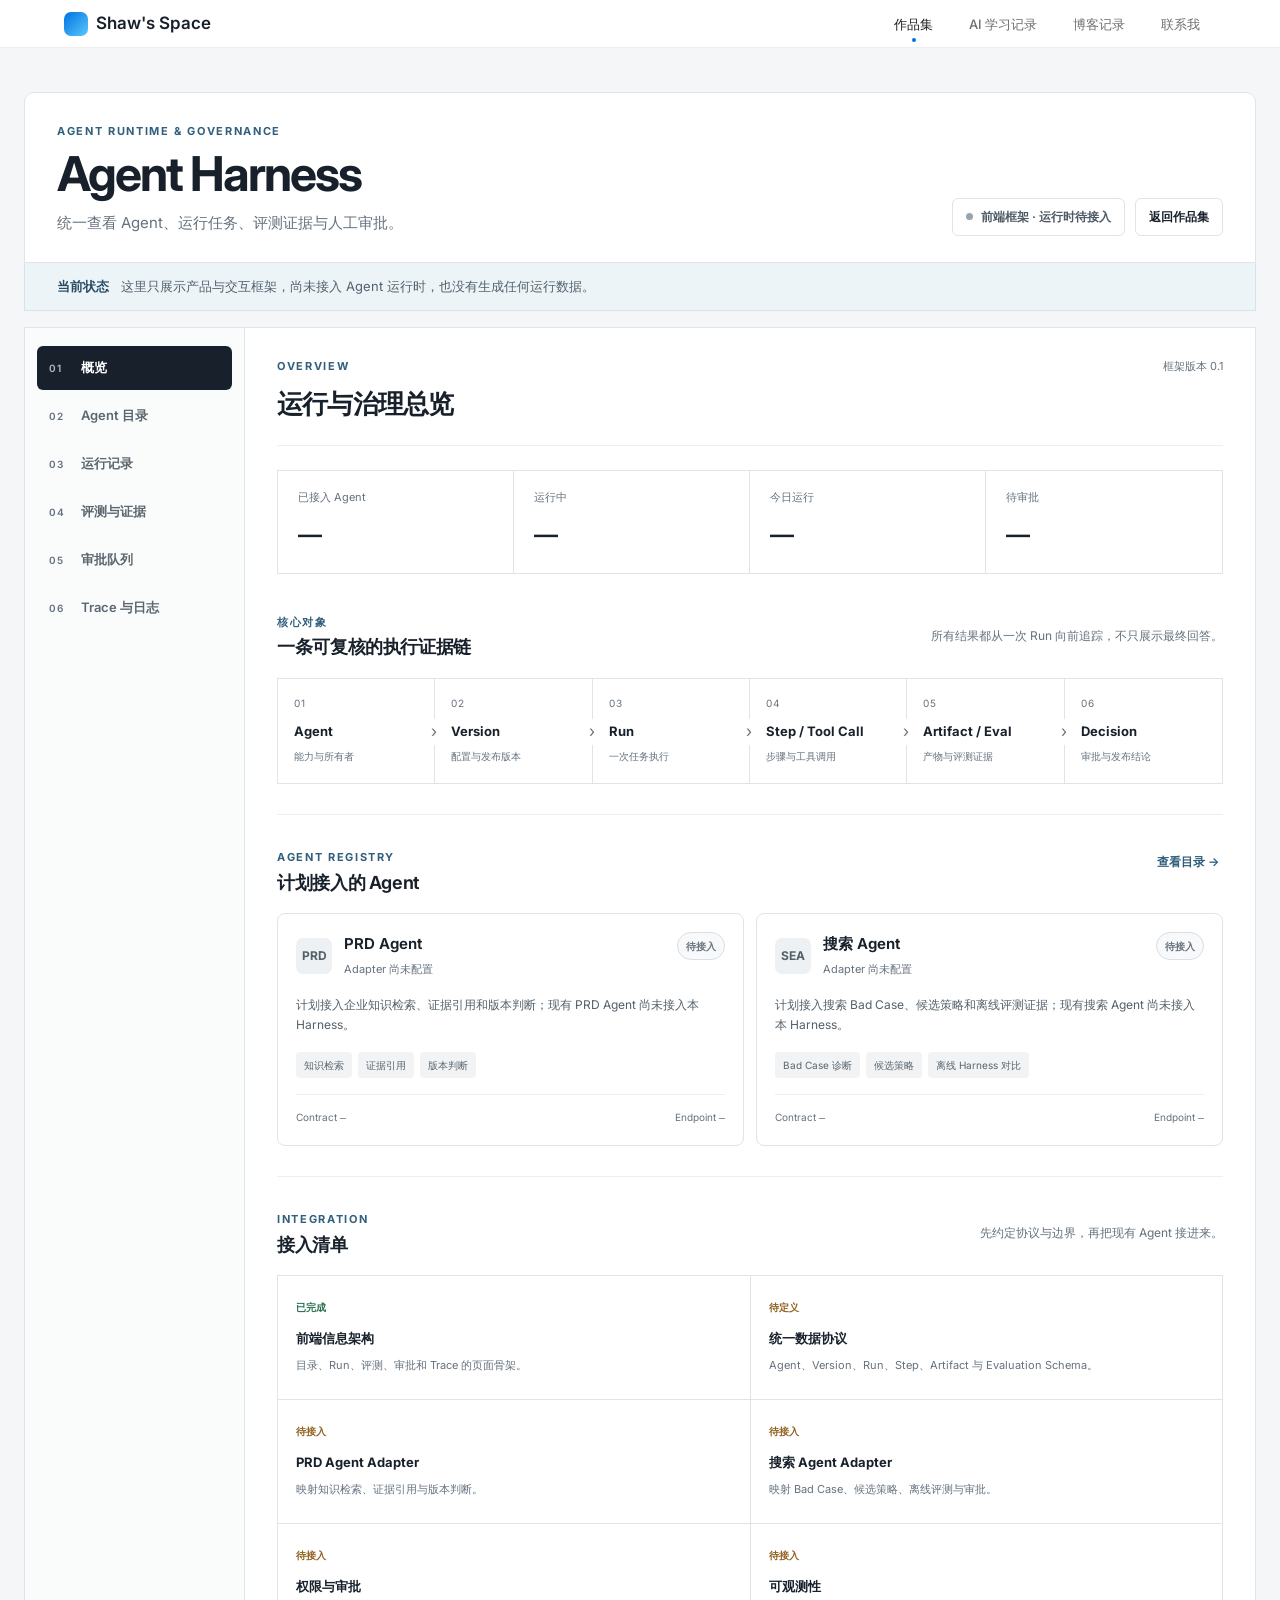
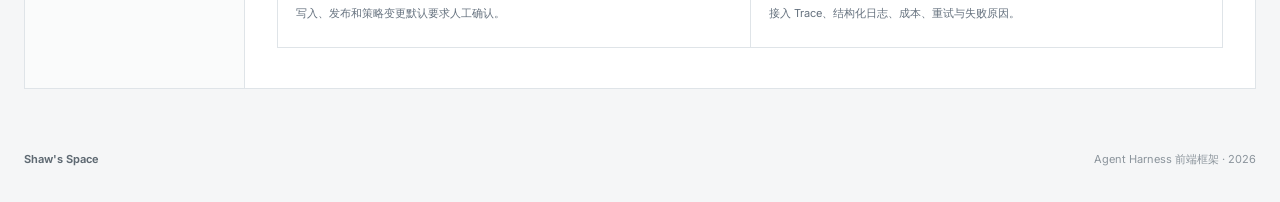
==== agent-harness.html @ cd3a6d44 "Add Agent Harness portfolio frontend" ====
<!DOCTYPE html>
<html lang="zh-CN">
<head>
    <meta charset="UTF-8">
    <meta name="viewport" content="width=device-width, initial-scale=1.0">
    <meta name="description" content="Shaw 的 Agent Harness 前端框架：统一查看 Agent、运行任务、评测证据、人工审批与 Trace 日志。">
    <title>Agent Harness · Shaw's Space</title>
    <link rel="preconnect" href="https://fonts.googleapis.com">
    <link rel="preconnect" href="https://fonts.gstatic.com" crossorigin>
    <link href="https://fonts.googleapis.com/css2?family=Inter:wght@400;500;600;700&amp;display=swap" rel="stylesheet">
    <link rel="stylesheet" href="css/styles.css?v=20260829-harness-shell-v1">
    <link rel="stylesheet" href="css/agent-harness.css?v=20260829-harness-shell-v1">
</head>
<body class="agent-harness-page">
    <a class="harness-skip-link" href="#harnessContent">跳到主要内容</a>

    <nav class="navbar">
        <div class="nav-container">
            <a href="index.html" class="nav-logo">
                <span class="logo-mark"></span>
                <span class="logo-text">Shaw's Space</span>
            </a>
            <ul class="nav-links">
                <li><a href="index.html" class="nav-link active">作品集</a></li>
                <li><a href="ai-growth.html" class="nav-link">AI 学习记录</a></li>
                <li><a href="blog.html" class="nav-link">博客记录</a></li>
                <li><a href="contact.html" class="nav-link">联系我</a></li>
            </ul>
            <button class="nav-toggle" type="button" aria-label="打开菜单" aria-expanded="false">
                <span></span><span></span><span></span>
            </button>
        </div>
    </nav>

    <main class="harness-shell" id="harnessContent">
        <header class="harness-header">
            <div class="harness-heading">
                <p class="harness-eyebrow">Agent Runtime &amp; Governance</p>
                <h1>Agent Harness</h1>
                <p>统一查看 Agent、运行任务、评测证据与人工审批。</p>
            </div>
            <div class="harness-header-actions">
                <span class="harness-runtime-status"><i aria-hidden="true"></i>前端框架 · 运行时待接入</span>
                <a class="harness-back-link" href="index.html">返回作品集</a>
            </div>
        </header>

        <aside class="harness-reality-note" role="note">
            <strong>当前状态</strong>
            <span>这里只展示产品与交互框架，尚未接入 Agent 运行时，也没有生成任何运行数据。</span>
        </aside>

        <div class="harness-workspace">
            <nav class="harness-sidebar" aria-label="Agent Harness 功能" role="tablist">
                <button class="harness-nav-item is-active" id="tab-overview" type="button" role="tab" data-harness-tab="overview" aria-controls="panel-overview" aria-selected="true">
                    <span>01</span>概览
                </button>
                <button class="harness-nav-item" id="tab-registry" type="button" role="tab" data-harness-tab="registry" aria-controls="panel-registry" aria-selected="false">
                    <span>02</span>Agent 目录
                </button>
                <button class="harness-nav-item" id="tab-runs" type="button" role="tab" data-harness-tab="runs" aria-controls="panel-runs" aria-selected="false">
                    <span>03</span>运行记录
                </button>
                <button class="harness-nav-item" id="tab-evaluation" type="button" role="tab" data-harness-tab="evaluation" aria-controls="panel-evaluation" aria-selected="false">
                    <span>04</span>评测与证据
                </button>
                <button class="harness-nav-item" id="tab-approvals" type="button" role="tab" data-harness-tab="approvals" aria-controls="panel-approvals" aria-selected="false">
                    <span>05</span>审批队列
                </button>
                <button class="harness-nav-item" id="tab-traces" type="button" role="tab" data-harness-tab="traces" aria-controls="panel-traces" aria-selected="false">
                    <span>06</span>Trace 与日志
                </button>
            </nav>

            <div class="harness-panels">
                <section class="harness-panel is-active" id="panel-overview" role="tabpanel" data-harness-panel="overview" aria-labelledby="tab-overview">
                    <div class="harness-panel-heading">
                        <div>
                            <p>Overview</p>
                            <h2 id="overviewTitle" tabindex="-1">运行与治理总览</h2>
                        </div>
                        <span class="harness-updated">框架版本 0.1</span>
                    </div>

                    <dl class="harness-summary" aria-label="Harness 运行摘要">
                        <div><dt>已接入 Agent</dt><dd>—</dd></div>
                        <div><dt>运行中</dt><dd>—</dd></div>
                        <div><dt>今日运行</dt><dd>—</dd></div>
                        <div><dt>待审批</dt><dd>—</dd></div>
                    </dl>

                    <section class="harness-section" aria-labelledby="objectChainTitle">
                        <div class="harness-section-title">
                            <div><span>核心对象</span><h3 id="objectChainTitle">一条可复核的执行证据链</h3></div>
                            <p>所有结果都从一次 Run 向前追踪，不只展示最终回答。</p>
                        </div>
                        <ol class="harness-object-chain">
                            <li><span>01</span><strong>Agent</strong><small>能力与所有者</small></li>
                            <li><span>02</span><strong>Version</strong><small>配置与发布版本</small></li>
                            <li><span>03</span><strong>Run</strong><small>一次任务执行</small></li>
                            <li><span>04</span><strong>Step / Tool Call</strong><small>步骤与工具调用</small></li>
                            <li><span>05</span><strong>Artifact / Eval</strong><small>产物与评测证据</small></li>
                            <li><span>06</span><strong>Decision</strong><small>审批与发布结论</small></li>
                        </ol>
                    </section>

                    <section class="harness-section" aria-labelledby="registryPreviewTitle">
                        <div class="harness-section-title">
                            <div><span>Agent Registry</span><h3 id="registryPreviewTitle">计划接入的 Agent</h3></div>
                            <button class="harness-text-action" type="button" data-open-tab="registry">查看目录</button>
                        </div>
                        <div class="agent-registry-grid" id="agentRegistryPreview" aria-live="polite"></div>
                    </section>

                    <section class="harness-section" id="integration" aria-labelledby="integrationTitle">
                        <div class="harness-section-title">
                            <div><span>Integration</span><h3 id="integrationTitle">接入清单</h3></div>
                            <p>先约定协议与边界，再把现有 Agent 接进来。</p>
                        </div>
                        <ol class="integration-checklist">
                            <li class="is-done"><span>已完成</span><strong>前端信息架构</strong><p>目录、Run、评测、审批和 Trace 的页面骨架。</p></li>
                            <li><span>待定义</span><strong>统一数据协议</strong><p>Agent、Version、Run、Step、Artifact 与 Evaluation Schema。</p></li>
                            <li><span>待接入</span><strong>PRD Agent Adapter</strong><p>映射知识检索、证据引用与版本判断。</p></li>
                            <li><span>待接入</span><strong>搜索 Agent Adapter</strong><p>映射 Bad Case、候选策略、离线评测与审批。</p></li>
                            <li><span>待接入</span><strong>权限与审批</strong><p>写入、发布和策略变更默认要求人工确认。</p></li>
                            <li><span>待接入</span><strong>可观测性</strong><p>接入 Trace、结构化日志、成本、重试与失败原因。</p></li>
                        </ol>
                    </section>
                </section>

                <section class="harness-panel" id="panel-registry" role="tabpanel" data-harness-panel="registry" aria-labelledby="tab-registry" hidden>
                    <div class="harness-panel-heading">
                        <div><p>Agent Registry</p><h2 id="registryTitle" tabindex="-1">Agent 目录</h2></div>
                        <button class="harness-primary-action" type="button" disabled title="统一接入协议尚未完成">添加 Agent</button>
                    </div>
                    <p class="harness-panel-intro">目录负责记录 Agent 的能力、版本、负责人和 Adapter 状态。首版只预留两个明确的接入位。</p>
                    <div class="agent-registry-grid is-full" id="agentRegistryFull" aria-live="polite"></div>
                </section>

                <section class="harness-panel" id="panel-runs" role="tabpanel" data-harness-panel="runs" aria-labelledby="tab-runs" hidden>
                    <div class="harness-panel-heading">
                        <div><p>Runs</p><h2 id="runsTitle" tabindex="-1">运行记录</h2></div>
                        <button class="harness-primary-action" type="button" disabled title="运行时尚未接入">新建 Run</button>
                    </div>
                    <div class="harness-empty-state">
                        <span class="harness-empty-icon" aria-hidden="true">▶</span>
                        <h3>暂无运行记录</h3>
                        <p>接入 Agent 运行时后，这里将显示任务状态、耗时、模型与工具调用成本，以及可操作的失败原因。</p>
                    </div>
                </section>

                <section class="harness-panel" id="panel-evaluation" role="tabpanel" data-harness-panel="evaluation" aria-labelledby="tab-evaluation" hidden>
                    <div class="harness-panel-heading">
                        <div><p>Evaluation &amp; Evidence</p><h2 id="evaluationTitle" tabindex="-1">评测与证据</h2></div>
                    </div>
                    <div class="harness-empty-state">
                        <span class="harness-empty-icon" aria-hidden="true">◇</span>
                        <h3>暂无评测结果</h3>
                        <p>后续在同一批样本上展示基线与候选版本指标、改善与退化样本，以及可以复核的证据对象。</p>
                    </div>
                </section>

                <section class="harness-panel" id="panel-approvals" role="tabpanel" data-harness-panel="approvals" aria-labelledby="tab-approvals" hidden>
                    <div class="harness-panel-heading">
                        <div><p>Human Approval</p><h2 id="approvalsTitle" tabindex="-1">审批队列</h2></div>
                    </div>
                    <div class="harness-empty-state">
                        <span class="harness-empty-icon" aria-hidden="true">✓</span>
                        <h3>暂无待审批项</h3>
                        <p>涉及写入、发布或策略变更的动作，需要人工确认后执行；只读检索和离线评测可按策略自动运行。</p>
                    </div>
                </section>

                <section class="harness-panel" id="panel-traces" role="tabpanel" data-harness-panel="traces" aria-labelledby="tab-traces" hidden>
                    <div class="harness-panel-heading">
                        <div><p>Trace &amp; Logs</p><h2 id="tracesTitle" tabindex="-1">Trace 与日志</h2></div>
                        <span class="harness-log-mode" id="harnessLogMode">生产调试：关闭</span>
                    </div>
                    <div class="harness-empty-state harness-trace-empty">
                        <span class="harness-empty-icon" aria-hidden="true">⌁</span>
                        <h3>暂无 Trace</h3>
                        <p>接入后按 Run 记录步骤、工具调用、重试和错误。Prompt、Token、Authorization 与敏感业务数据默认不写入前端日志。</p>
                    </div>
                    <aside class="harness-debug-help" aria-labelledby="debugHelpTitle">
                        <div>
                            <span>Frontend diagnostics</span>
                            <h3 id="debugHelpTitle">模块化前端诊断</h3>
                            <p>可分别调试 registry-ui、run-ui、evaluation-ui、approval-ui、trace-ui 与 navigation，不需要打开全局噪声日志。</p>
                        </div>
                        <a href="https://github.com/Shaw485/shaw.cn/blob/main/docs/AGENT_HARNESS_DEBUG.md" target="_blank" rel="noopener">查看诊断说明</a>
                    </aside>
                </section>
            </div>
        </div>
    </main>

    <footer class="harness-footer">
        <span>Shaw's Space</span>
        <p>Agent Harness 前端框架 · 2026</p>
    </footer>

    <script src="js/agent-harness.js?v=20260829-harness-shell-v1"></script>
</body>
</html>
---- css/styles.css ----
:root {
    --color-bg: #ffffff;
    --color-bg-secondary: #f5f5f7;
    --color-bg-tertiary: #fafafa;
    --color-text: #1d1d1f;
    --color-text-secondary: #6e6e73;
    --color-text-tertiary: #86868b;
    --color-accent: #0071e3;
    --color-accent-hover: #0077ed;
    --color-border: #d2d2d7;
    --color-border-light: #e8e8ed;
    --shadow-sm: 0 2px 8px rgba(0, 0, 0, 0.04);
    --shadow-md: 0 4px 20px rgba(0, 0, 0, 0.06);
    --shadow-lg: 0 10px 40px rgba(0, 0, 0, 0.08);
    --shadow-xl: 0 20px 60px rgba(0, 0, 0, 0.1);
    --radius-sm: 8px;
    --radius-md: 12px;
    --radius-lg: 18px;
    --radius-xl: 28px;
    --easing: cubic-bezier(0.25, 0.1, 0.25, 1);
    --easing-spring: cubic-bezier(0.34, 1.56, 0.64, 1);
    --transition-fast: 0.2s var(--easing);
    --transition-base: 0.35s var(--easing);
    --transition-slow: 0.6s var(--easing);
    --max-width: 1200px;
    --nav-height: 48px;
    --font-stack: -apple-system, BlinkMacSystemFont, "SF Pro Display", "SF Pro Text", "Helvetica Neue", Helvetica, Arial, "PingFang SC", "Hiragino Sans GB", "Microsoft YaHei", sans-serif;
}

/* ============================================================
   AI GROWTH JOURNEY · 2026
   ============================================================ */
.ai-growth-section {
    --ai-bg: #0a0c0e;
    --ai-surface: #121518;
    --ai-surface-2: #181c20;
    --ai-line: rgba(255, 255, 255, 0.12);
    --ai-muted: #959ca3;
    --ai-lime: #c7ff5e;
    --ai-orange: #ff7a45;
    --ai-blue: #72a7ff;
    position: relative;
    padding: 132px 0 120px;
    color: #f7f8f8;
    background:
        radial-gradient(circle at 88% 8%, rgba(199, 255, 94, 0.08), transparent 28%),
        radial-gradient(circle at 8% 45%, rgba(114, 167, 255, 0.07), transparent 25%),
        var(--ai-bg);
    overflow: hidden;
}

.ai-growth-section::before {
    content: '';
    position: absolute;
    inset: 0;
    pointer-events: none;
    opacity: 0.16;
    background-image: linear-gradient(rgba(255,255,255,.08) 1px, transparent 1px), linear-gradient(90deg, rgba(255,255,255,.08) 1px, transparent 1px);
    background-size: 72px 72px;
    mask-image: linear-gradient(to bottom, #000, transparent 46%);
}

.ai-growth-container {
    position: relative;
    z-index: 1;
}

.ai-growth-hero {
    padding-bottom: 72px;
    border-bottom: 1px solid var(--ai-line);
}

.ai-growth-kicker {
    display: inline-flex;
    align-items: center;
    gap: 10px;
    padding: 8px 12px;
    margin-bottom: 32px;
    border: 1px solid var(--ai-line);
    border-radius: 999px;
    color: #c4c9ce;
    font: 600 11px/1 var(--font-stack);
    letter-spacing: .12em;
}

.ai-growth-live-dot {
    width: 7px;
    height: 7px;
    border-radius: 50%;
    background: var(--ai-lime);
    box-shadow: 0 0 0 5px rgba(199,255,94,.11);
    animation: aiPulse 2.2s ease-in-out infinite;
}

@keyframes aiPulse {
    50% { box-shadow: 0 0 0 9px rgba(199,255,94,0); }
}

.ai-growth-title-row {
    display: grid;
    grid-template-columns: minmax(0, 1.4fr) minmax(280px, .6fr);
    gap: 72px;
    align-items: end;
}

.ai-growth-overline,
.ai-panel-heading span,
.ai-subsection-heading span {
    color: var(--ai-lime);
    font-size: 11px;
    font-weight: 700;
    letter-spacing: .15em;
}

.ai-growth-title-row h2 {
    margin-top: 18px;
    font-size: clamp(54px, 8vw, 108px);
    line-height: .92;
    letter-spacing: -.065em;
    font-weight: 700;
}

.ai-growth-title-row h2 span {
    color: var(--ai-lime);
}

.ai-growth-intro {
    max-width: 440px;
    padding-bottom: 8px;
    color: #b5bbc1;
    font-size: 17px;
    line-height: 1.85;
}

.ai-growth-status-grid {
    display: grid;
    grid-template-columns: 1.45fr 1fr 1fr;
    gap: 14px;
    margin-top: 58px;
}

.ai-status-card {
    min-height: 180px;
    padding: 24px;
    border: 1px solid var(--ai-line);
    border-radius: 20px;
    background: rgba(255, 255, 255, 0.035);
}

.ai-status-card-primary {
    color: #111;
    border-color: var(--ai-lime);
    background: var(--ai-lime);
}

.ai-status-card > span {
    display: block;
    margin-bottom: 28px;
    color: var(--ai-muted);
    font-size: 10px;
    font-weight: 700;
    letter-spacing: .13em;
}

.ai-status-card-primary > span { color: rgba(17,17,17,.62); }

.ai-status-card strong {
    display: block;
    margin-bottom: 9px;
    font-size: 23px;
    line-height: 1.2;
    letter-spacing: -.02em;
}

.ai-status-card p {
    color: #a5abb1;
    font-size: 13px;
    line-height: 1.7;
}

.ai-status-card-primary p { color: rgba(17,17,17,.68); }

.ai-dashboard-grid {
    display: grid;
    grid-template-columns: minmax(0, 1.08fr) minmax(360px, .92fr);
    gap: 18px;
    padding: 76px 0 20px;
}

.ai-panel {
    min-width: 0;
    padding: 30px;
    border: 1px solid var(--ai-line);
    border-radius: 24px;
    background: rgba(18,21,24,.94);
}

.ai-panel-heading,
.ai-subsection-heading {
    display: flex;
    align-items: flex-start;
    justify-content: space-between;
    gap: 24px;
}

.ai-panel-heading h3,
.ai-panel-heading h2,
.ai-subsection-heading h2,
.ai-subsection-heading h3 {
    margin-top: 7px;
    font-size: clamp(24px, 3vw, 36px);
    line-height: 1.1;
    letter-spacing: -.035em;
}

.ai-radar-legend {
    display: flex;
    flex-wrap: wrap;
    justify-content: flex-end;
    gap: 14px;
    color: #a6adb4;
    font-size: 11px;
}

.ai-radar-legend span { display: inline-flex; align-items: center; gap: 7px; }
.ai-radar-legend i { width: 9px; height: 9px; border-radius: 50%; }
.legend-current { background: var(--ai-lime); }
.legend-target { border: 1px solid var(--ai-orange); background: rgba(255,122,69,.24); }

.ai-radar-wrap {
    min-height: 430px;
    display: grid;
    place-items: center;
}

.ai-radar-chart {
    width: min(100%, 580px);
    height: auto;
    overflow: visible;
}

.ai-radar-grid { fill: none; stroke: rgba(255,255,255,.12); stroke-width: 1; }
.ai-radar-axis { stroke: rgba(255,255,255,.1); stroke-width: 1; }
.ai-radar-target { fill: rgba(255,122,69,.08); stroke: var(--ai-orange); stroke-width: 1.6; stroke-dasharray: 6 5; }
.ai-radar-current { fill: rgba(199,255,94,.17); stroke: var(--ai-lime); stroke-width: 2.5; }
.ai-radar-dot { fill: var(--ai-lime); stroke: #101214; stroke-width: 3; }
.ai-radar-label { fill: #f3f5f6; font-size: 13px; font-weight: 600; text-anchor: middle; }
.ai-radar-score { fill: #848c94; font-size: 10px; text-anchor: middle; }

.ai-chart-note {
    padding-top: 18px;
    border-top: 1px solid var(--ai-line);
    color: #818890;
    font-size: 11px;
    line-height: 1.7;
}

#abilityAverage {
    color: var(--ai-lime);
    font-size: 36px;
    letter-spacing: -.04em;
}

.ai-ability-list {
    display: grid;
    gap: 20px;
    margin-top: 42px;
}

.ai-ability-item {
    display: grid;
    gap: 9px;
}

.ai-ability-meta {
    display: flex;
    align-items: baseline;
    justify-content: space-between;
    gap: 20px;
}

.ai-ability-name {
    font-size: 14px;
    font-weight: 600;
}

.ai-ability-score {
    color: #8f969d;
    font-size: 11px;
}

.ai-ability-track {
    position: relative;
    height: 7px;
    overflow: hidden;
    border-radius: 99px;
    background: rgba(255,255,255,.08);
}

.ai-ability-target,
.ai-ability-current {
    position: absolute;
    inset: 0 auto 0 0;
    border-radius: inherit;
}

.ai-ability-target { background: rgba(255,122,69,.38); }
.ai-ability-current { background: var(--ai-lime); box-shadow: 0 0 18px rgba(199,255,94,.2); }

.ai-ability-focus {
    color: #7f878e;
    font-size: 11px;
    line-height: 1.5;
}

.ai-ability-acceptance {
    padding: 10px 12px;
    border-left: 2px solid rgba(199,255,94,.7);
    color: #aeb4b9;
    background: rgba(199,255,94,.045);
    font-size: 10px;
    line-height: 1.65;
}

.ai-ability-acceptance strong { color: var(--ai-lime); }

.ai-evidence-section,
.ai-roadmap-section {
    padding-top: 88px;
}

.ai-subsection-heading {
    padding-bottom: 30px;
    border-bottom: 1px solid var(--ai-line);
}

.ai-subsection-heading > p {
    width: min(100%, 380px);
    color: #8f969d;
    font-size: 13px;
    line-height: 1.7;
    text-align: right;
}

.ai-evidence-grid {
    display: grid;
    grid-template-columns: repeat(4, 1fr);
    gap: 14px;
    margin-top: 22px;
}

.ai-evidence-card {
    display: flex;
    flex-direction: column;
    min-height: 250px;
    padding: 24px;
    border: 1px solid var(--ai-line);
    border-radius: 18px;
    background: rgba(255,255,255,.025);
    transition: transform .25s ease, border-color .25s ease, background .25s ease;
}

.ai-evidence-card:hover {
    transform: translateY(-4px);
    border-color: rgba(199,255,94,.4);
    background: rgba(255,255,255,.05);
}

.ai-evidence-index {
    color: var(--ai-lime);
    font: 700 11px/1 var(--font-stack);
    letter-spacing: .14em;
}

.ai-evidence-card h4 {
    margin: 30px 0 12px;
    font-size: 20px;
    line-height: 1.2;
}

.ai-evidence-card p {
    color: #939aa1;
    font-size: 13px;
    line-height: 1.7;
}

.ai-evidence-tags {
    display: flex;
    flex-wrap: wrap;
    gap: 6px;
    margin-top: auto;
    padding-top: 26px;
}

.ai-evidence-tags span {
    padding: 5px 8px;
    border: 1px solid var(--ai-line);
    border-radius: 6px;
    color: #a9afb5;
    font-size: 9px;
    letter-spacing: .06em;
}

.ai-roadmap-heading { align-items: end; }

.ai-roadmap-progress {
    width: min(320px, 100%);
}

.ai-roadmap-progress > span {
    display: block;
    margin-bottom: 9px;
    color: #b9bec3;
    font-size: 12px;
    text-align: right;
}

.ai-roadmap-progress-track {
    height: 5px;
    overflow: hidden;
    border-radius: 99px;
    background: rgba(255,255,255,.1);
}

.ai-roadmap-progress-track i {
    display: block;
    width: 0;
    height: 100%;
    border-radius: inherit;
    background: var(--ai-lime);
    transition: width .35s ease;
}

.ai-phase-filters {
    display: flex;
    flex-wrap: wrap;
    gap: 8px;
    margin: 24px 0;
}

.ai-phase-filter {
    padding: 9px 13px;
    border: 1px solid var(--ai-line);
    border-radius: 99px;
    color: #9ba2a8;
    font-size: 11px;
    transition: color .2s ease, border-color .2s ease, background-color .2s ease;
}

.ai-phase-filter:hover,
.ai-phase-filter.active {
    color: #111;
    border-color: var(--ai-lime);
    background: var(--ai-lime);
}

.ai-roadmap-list {
    display: grid;
    gap: 10px;
}

.ai-week-card {
    border: 1px solid var(--ai-line);
    border-radius: 18px;
    background: rgba(255,255,255,.025);
    overflow: hidden;
    transition: border-color .2s ease, opacity .2s ease;
}

.ai-week-card[hidden] { display: none; }
.ai-week-card.current { border-color: rgba(199,255,94,.72); box-shadow: inset 3px 0 0 var(--ai-lime); }
.ai-week-card.completed { opacity: .7; }

.ai-week-card summary {
    display: grid;
    grid-template-columns: 84px minmax(0, 1fr) 150px 28px;
    gap: 18px;
    align-items: center;
    padding: 22px 24px;
    cursor: pointer;
    list-style: none;
}

.ai-week-card summary::-webkit-details-marker { display: none; }

.ai-week-number {
    color: #747c84;
    font: 700 11px/1 var(--font-stack);
    letter-spacing: .12em;
}

.ai-week-title-wrap {
    min-width: 0;
}

.ai-week-phase {
    display: block;
    margin-bottom: 5px;
    color: var(--ai-lime);
    font-size: 9px;
    font-weight: 700;
    letter-spacing: .1em;
}

.ai-week-title {
    font-size: 17px;
    font-weight: 600;
    letter-spacing: -.01em;
}

.ai-week-date {
    color: #838a91;
    font-size: 11px;
    text-align: right;
}

.ai-week-chevron {
    width: 24px;
    height: 24px;
    color: #828990;
    transition: transform .22s ease;
}

.ai-week-card[open] .ai-week-chevron { transform: rotate(45deg); }

.ai-week-body {
    display: grid;
    grid-template-columns: 1fr 1fr;
    gap: 26px;
    padding: 0 24px 24px 126px;
}

.ai-week-column {
    padding-top: 20px;
    border-top: 1px solid var(--ai-line);
}

.ai-week-column h5 {
    margin-bottom: 12px;
    color: #727a82;
    font-size: 9px;
    letter-spacing: .14em;
}

.ai-week-column ul {
    display: grid;
    gap: 8px;
    padding: 0;
    list-style: none;
}

.ai-week-column li {
    position: relative;
    padding-left: 15px;
    color: #b2b7bc;
    font-size: 12px;
    line-height: 1.6;
}

.ai-week-column li::before {
    content: '';
    position: absolute;
    top: .7em;
    left: 0;
    width: 5px;
    height: 5px;
    border-radius: 50%;
    background: var(--ai-lime);
}

.ai-week-jd {
    grid-column: 1 / -1;
    display: flex;
    flex-wrap: wrap;
    gap: 10px;
    align-items: center;
}

.ai-week-jd > span {
    color: #747c84;
    font-size: 9px;
    font-weight: 700;
    letter-spacing: .12em;
}

.ai-week-jd > div {
    display: flex;
    flex-wrap: wrap;
    gap: 6px;
}

.ai-week-jd em {
    padding: 5px 8px;
    color: #aeb4b9;
    border: 1px solid var(--ai-line);
    border-radius: 999px;
    font-size: 9px;
    font-style: normal;
    line-height: 1;
}

.ai-week-deliverable {
    grid-column: 1 / -1;
    display: grid;
    grid-template-columns: minmax(0,1fr) auto;
    gap: 20px;
    align-items: center;
    padding: 18px;
    border-radius: 12px;
    color: #111;
    background: #f2f3ef;
}

.ai-week-acceptance {
    grid-column: 1 / -1;
    display: grid;
    grid-template-columns: minmax(0, 1fr) auto;
    gap: 20px;
    align-items: center;
    padding: 18px;
    border: 1px solid rgba(199,255,94,.28);
    border-radius: 12px;
    background: rgba(199,255,94,.055);
}

.ai-week-acceptance span {
    display: block;
    margin-bottom: 5px;
    color: var(--ai-lime);
    font-size: 9px;
    font-weight: 700;
    letter-spacing: .12em;
}

.ai-week-acceptance strong {
    color: #d9dde0;
    font-size: 12px;
    font-weight: 500;
    line-height: 1.65;
}

.ai-week-deliverable span {
    display: block;
    margin-bottom: 4px;
    color: #6e7478;
    font-size: 9px;
    font-weight: 700;
    letter-spacing: .12em;
}

.ai-week-deliverable strong {
    font-size: 13px;
    line-height: 1.5;
}

.ai-week-check {
    display: inline-flex;
    align-items: center;
    gap: 8px;
    white-space: nowrap;
    font-size: 11px;
    font-weight: 600;
    cursor: pointer;
}

.ai-week-check input {
    width: 18px;
    height: 18px;
    accent-color: #151719;
}

@media (max-width: 980px) {
    .ai-growth-title-row,
    .ai-dashboard-grid { grid-template-columns: 1fr; }
    .ai-growth-title-row { gap: 30px; }
    .ai-growth-intro { max-width: 680px; }
    .ai-growth-status-grid { grid-template-columns: 1fr 1fr; }
    .ai-status-card-primary { grid-column: 1 / -1; }
    .ai-evidence-grid { grid-template-columns: 1fr 1fr; }
}

@media (max-width: 700px) {
    .ai-growth-section { padding: 96px 0 88px; }
    .ai-growth-title-row h2 { font-size: clamp(46px, 15vw, 72px); }
    .ai-growth-status-grid,
    .ai-evidence-grid,
    .ai-week-body { grid-template-columns: 1fr; }
    .ai-status-card-primary { grid-column: auto; }
    .ai-panel { padding: 22px 18px; border-radius: 18px; }
    .ai-panel-heading,
    .ai-subsection-heading { flex-direction: column; }
    .ai-radar-legend { justify-content: flex-start; }
    .ai-subsection-heading > p { width: auto; text-align: left; }
    .ai-radar-wrap { min-height: 320px; }
    .ai-week-card summary {
        grid-template-columns: 62px minmax(0, 1fr) 22px;
        gap: 10px;
        padding: 18px 16px;
    }
    .ai-week-date { grid-column: 2; grid-row: 2; text-align: left; }
    .ai-week-chevron { grid-column: 3; grid-row: 1 / 3; }
    .ai-week-body { gap: 14px; padding: 0 16px 16px; }
    .ai-week-deliverable { grid-column: auto; grid-template-columns: 1fr; }
    .ai-week-acceptance { grid-column: auto; grid-template-columns: 1fr; }
    .ai-roadmap-progress { width: 100%; }
    .ai-roadmap-progress > span { text-align: left; }
}

* {
    margin: 0;
    padding: 0;
    box-sizing: border-box;
}

html {
    scroll-behavior: smooth;
    -webkit-font-smoothing: antialiased;
    -moz-osx-font-smoothing: grayscale;
}

body {
    font-family: var(--font-stack);
    background-color: var(--color-bg);
    color: var(--color-text);
    line-height: 1.6;
    overflow-x: hidden;
}

a {
    color: inherit;
    text-decoration: none;
}

button {
    font-family: inherit;
    cursor: pointer;
    border: none;
    background: none;
}

img {
    max-width: 100%;
    display: block;
}

.section-container {
    max-width: var(--max-width);
    margin: 0 auto;
    padding: 0 24px;
}

.section-header {
    text-align: center;
    margin-bottom: 64px;
}

.section-tag {
    display: inline-block;
    font-size: 14px;
    font-weight: 500;
    color: var(--color-accent);
    letter-spacing: 0.5px;
    margin-bottom: 12px;
}

.section-title {
    font-size: clamp(32px, 5vw, 56px);
    font-weight: 700;
    letter-spacing: -0.02em;
    line-height: 1.1;
    margin-bottom: 16px;
    background: linear-gradient(180deg, var(--color-text) 0%, var(--color-text-secondary) 100%);
    -webkit-background-clip: text;
    -webkit-text-fill-color: transparent;
    background-clip: text;
}

.section-subtitle {
    font-size: clamp(16px, 2vw, 20px);
    color: var(--color-text-secondary);
    font-weight: 400;
}

.btn {
    display: inline-flex;
    align-items: center;
    gap: 8px;
    padding: 14px 28px;
    border-radius: 980px;
    font-size: 15px;
    font-weight: 500;
    transition: all var(--transition-fast);
    white-space: nowrap;
}

.btn:active {
    transform: scale(0.97);
}

.btn-primary {
    background-color: var(--color-accent);
    color: white;
}

.btn-primary:hover {
    background-color: var(--color-accent-hover);
}

.btn-secondary {
    background-color: transparent;
    color: var(--color-accent);
    border: 1.5px solid var(--color-accent);
    padding: 12.5px 28px;
}

.btn-secondary:hover {
    background-color: rgba(0, 113, 227, 0.06);
}

.navbar {
    position: fixed;
    top: 0;
    left: 0;
    right: 0;
    height: var(--nav-height);
    background-color: rgba(255, 255, 255, 0.72);
    backdrop-filter: saturate(180%) blur(20px);
    -webkit-backdrop-filter: saturate(180%) blur(20px);
    border-bottom: 1px solid rgba(0, 0, 0, 0.06);
    z-index: 1000;
    transition: all var(--transition-base);
}

.navbar.scrolled {
    background-color: rgba(255, 255, 255, 0.88);
    box-shadow: var(--shadow-sm);
}

.nav-container {
    max-width: var(--max-width);
    width: 100%;
    height: 100%;
    margin: 0 auto;
    padding: 0 24px;
    display: flex;
    align-items: center;
    justify-content: space-between;
}

.nav-logo {
    display: flex;
    align-items: center;
    gap: 8px;
    font-weight: 600;
    font-size: 17px;
}

.logo-mark {
    width: 24px;
    height: 24px;
    border-radius: 7px;
    background: linear-gradient(135deg, var(--color-accent) 0%, #5ac8fa 100%);
}

.nav-links {
    display: flex;
    align-items: center;
    gap: 4px;
    list-style: none;
}

.nav-link {
    position: relative;
    padding: 8px 16px;
    font-size: 13px;
    font-weight: 500;
    color: var(--color-text-secondary);
    border-radius: 8px;
    transition: all var(--transition-fast);
}

.nav-link:hover {
    color: var(--color-text);
    background-color: rgba(0, 0, 0, 0.04);
}

.nav-link.active {
    color: var(--color-text);
}

.nav-link.active::after {
    content: '';
    position: absolute;
    bottom: -2px;
    left: 50%;
    transform: translateX(-50%);
    width: 4px;
    height: 4px;
    border-radius: 50%;
    background-color: var(--color-accent);
}

.nav-toggle {
    display: none;
    flex-direction: column;
    gap: 5px;
    padding: 8px;
}

.nav-toggle span {
    display: block;
    width: 22px;
    height: 2px;
    background-color: var(--color-text);
    border-radius: 2px;
    transition: all var(--transition-base);
}

.hero {
    position: relative;
    min-height: 100vh;
    padding-top: calc(var(--nav-height) + 40px);
    padding-bottom: 80px;
    display: flex;
    align-items: center;
    overflow: hidden;
}

.hero-background {
    position: absolute;
    inset: 0;
    overflow: hidden;
    pointer-events: none;
}

.gradient-blob {
    position: absolute;
    border-radius: 50%;
    filter: blur(80px);
    opacity: 0.5;
    animation: float 20s ease-in-out infinite;
}

.blob-1 {
    width: 600px;
    height: 600px;
    background: linear-gradient(135deg, #e8f4fd 0%, #f0e6ff 100%);
    top: -200px;
    left: -100px;
    animation-delay: 0s;
}

.blob-2 {
    width: 500px;
    height: 500px;
    background: linear-gradient(135deg, #fff0e6 0%, #ffe8f0 100%);
    bottom: -150px;
    right: -100px;
    animation-delay: -7s;
}

.blob-3 {
    width: 400px;
    height: 400px;
    background: linear-gradient(135deg, #e6fff0 0%, #e6f4ff 100%);
    top: 50%;
    left: 50%;
    transform: translate(-50%, -50%);
    animation-delay: -14s;
}

@keyframes float {
    0%, 100% {
        transform: translate(0, 0) scale(1);
    }
    33% {
        transform: translate(30px, -30px) scale(1.05);
    }
    66% {
        transform: translate(-20px, 20px) scale(0.95);
    }
}

.hero-content {
    position: relative;
    max-width: var(--max-width);
    margin: 0 auto;
    padding: 0 24px;
    display: grid;
    grid-template-columns: 1.1fr 1fr;
    gap: 80px;
    align-items: center;
}

.hero-eyebrow {
    display: inline-flex;
    align-items: center;
    gap: 8px;
    padding: 8px 16px;
    background-color: rgba(0, 113, 227, 0.08);
    border-radius: 980px;
    font-size: 14px;
    font-weight: 500;
    color: var(--color-accent);
    margin-bottom: 24px;
}

.hero-title {
    font-size: clamp(40px, 6vw, 72px);
    font-weight: 700;
    letter-spacing: -0.03em;
    line-height: 1.08;
    margin-bottom: 24px;
}

.hero-name {
    background: linear-gradient(135deg, var(--color-accent) 0%, #5856d6 50%, #af52de 100%);
    -webkit-background-clip: text;
    -webkit-text-fill-color: transparent;
    background-clip: text;
}

.hero-role {
    display: inline-flex;
    align-items: center;
    font-size: clamp(24px, 3.5vw, 40px);
    font-weight: 600;
    color: var(--color-text-secondary);
    min-height: 1.2em;
}

.typewriter {
    color: var(--color-text);
}

.cursor {
    display: inline-block;
    color: var(--color-accent);
    animation: blink 1s step-end infinite;
    margin-left: 2px;
}

@keyframes blink {
    0%, 100% { opacity: 1; }
    50% { opacity: 0; }
}

.hero-subtitle {
    font-size: clamp(16px, 1.6vw, 19px);
    color: var(--color-text-secondary);
    margin-bottom: 40px;
    max-width: 520px;
    line-height: 1.7;
}

.hero-cta {
    display: flex;
    gap: 16px;
    margin-bottom: 56px;
    flex-wrap: wrap;
}

.hero-stats {
    display: flex;
    align-items: center;
    gap: 40px;
    padding: 24px 0;
    border-top: 1px solid var(--color-border-light);
}

.stat-item {
    display: flex;
    flex-direction: column;
    gap: 4px;
}

.stat-number {
    font-size: clamp(28px, 3vw, 36px);
    font-weight: 700;
    letter-spacing: -0.02em;
    color: var(--color-text);
}

.stat-label {
    font-size: 13px;
    color: var(--color-text-tertiary);
    font-weight: 500;
}

.stat-divider {
    width: 1px;
    height: 40px;
    background-color: var(--color-border-light);
}

.hero-visual {
    position: relative;
    display: flex;
    justify-content: center;
    align-items: center;
    min-height: 500px;
}

.avatar-wrapper {
    position: relative;
    width: 360px;
    height: 360px;
}

.avatar-ring {
    position: absolute;
    inset: -12px;
    border-radius: 50%;
    background: conic-gradient(from 0deg, var(--color-accent), #5856d6, #af52de, #ff2d55, #ff9500, var(--color-accent));
    animation: rotate 10s linear infinite;
    opacity: 0.8;
}

.avatar-ring::before {
    content: '';
    position: absolute;
    inset: 4px;
    border-radius: 50%;
    background-color: white;
}

@keyframes rotate {
    to { transform: rotate(360deg); }
}

.avatar-glow {
    position: absolute;
    inset: 0;
    border-radius: 50%;
    background: radial-gradient(circle, rgba(0, 113, 227, 0.15) 0%, transparent 70%);
    animation: pulse 3s ease-in-out infinite;
}

@keyframes pulse {
    0%, 100% { transform: scale(1); opacity: 0.8; }
    50% { transform: scale(1.1); opacity: 1; }
}

.avatar {
    position: absolute;
    inset: 12px;
    border-radius: 50%;
    overflow: hidden;
    box-shadow: var(--shadow-xl);
}

.avatar img {
    width: 100%;
    height: 100%;
    object-fit: cover;
}

.floating-card {
    position: absolute;
    display: flex;
    align-items: center;
    gap: 12px;
    padding: 14px 18px;
    background-color: white;
    border-radius: var(--radius-lg);
    box-shadow: var(--shadow-lg);
    backdrop-filter: blur(20px);
    animation: floatCard 6s ease-in-out infinite;
}

.card-1 {
    top: 40px;
    left: -20px;
    animation-delay: 0s;
}

.card-2 {
    bottom: 60px;
    right: -10px;
    animation-delay: -3s;
}

@keyframes floatCard {
    0%, 100% { transform: translateY(0); }
    50% { transform: translateY(-12px); }
}

.card-icon {
    font-size: 24px;
    width: 44px;
    height: 44px;
    display: flex;
    align-items: center;
    justify-content: center;
    background-color: var(--color-bg-secondary);
    border-radius: var(--radius-md);
}

.card-info {
    display: flex;
    flex-direction: column;
    gap: 2px;
}

.card-title {
    font-size: 14px;
    font-weight: 600;
    color: var(--color-text);
}

.card-desc {
    font-size: 12px;
    color: var(--color-text-tertiary);
}

.scroll-indicator {
    position: absolute;
    bottom: 32px;
    left: 50%;
    transform: translateX(-50%);
    display: flex;
    flex-direction: column;
    align-items: center;
    gap: 8px;
    color: var(--color-text-tertiary);
    font-size: 12px;
    font-weight: 500;
    animation: bounceInfinite 2s ease-in-out infinite;
}

.scroll-arrow {
    animation: bounceArrow 2s ease-in-out infinite;
}

@keyframes bounceArrow {
    0%, 100% { transform: translateY(0); }
    50% { transform: translateY(6px); }
}

@keyframes bounceInfinite {
    0%, 100% { opacity: 0.6; }
    50% { opacity: 1; }
}

.about {
    padding: 120px 0;
    background-color: var(--color-bg-secondary);
}

.about-grid {
    display: grid;
    grid-template-columns: 1fr 1fr;
    gap: 80px;
    align-items: start;
}

.about-heading {
    font-size: 28px;
    font-weight: 700;
    letter-spacing: -0.01em;
    margin-bottom: 24px;
}

.about-text {
    font-size: 16px;
    color: var(--color-text-secondary);
    line-height: 1.8;
    margin-bottom: 20px;
}

.about-tags {
    display: flex;
    flex-wrap: wrap;
    gap: 10px;
    margin-top: 32px;
}

.tag {
    display: inline-flex;
    align-items: center;
    padding: 8px 16px;
    background-color: white;
    border: 1px solid var(--color-border-light);
    border-radius: 980px;
    font-size: 14px;
    font-weight: 500;
    color: var(--color-text);
    box-shadow: var(--shadow-sm);
    transition: all var(--transition-fast);
}

.tag:hover {
    transform: translateY(-2px);
    box-shadow: var(--shadow-md);
    border-color: var(--color-border);
}

.about-highlights {
    display: grid;
    grid-template-columns: 1fr 1fr;
    gap: 20px;
}

.highlight-card {
    padding: 28px 24px;
    background-color: white;
    border-radius: var(--radius-lg);
    box-shadow: var(--shadow-sm);
    transition: all var(--transition-base);
    border: 1px solid transparent;
}

.highlight-card:hover {
    transform: translateY(-4px);
    box-shadow: var(--shadow-lg);
    border-color: var(--color-border-light);
}

.highlight-icon {
    width: 56px;
    height: 56px;
    display: flex;
    align-items: center;
    justify-content: center;
    border-radius: var(--radius-md);
    background: linear-gradient(135deg, rgba(0, 113, 227, 0.1) 0%, rgba(88, 86, 214, 0.1) 100%);
    color: var(--color-accent);
    margin-bottom: 20px;
}

.highlight-card h4 {
    font-size: 18px;
    font-weight: 600;
    margin-bottom: 8px;
}

.highlight-card p {
    font-size: 14px;
    color: var(--color-text-secondary);
    line-height: 1.6;
}

.projects {
    padding: 120px 0;
    background-color: var(--color-bg);
}

.projects-grid {
    display: grid;
    grid-template-columns: repeat(3, 1fr);
    gap: 28px;
}

.project-card {
    background-color: white;
    border-radius: var(--radius-lg);
    overflow: hidden;
    box-shadow: var(--shadow-sm);
    transition: all var(--transition-base);
    border: 1px solid var(--color-border-light);
}

.project-card:hover {
    transform: translateY(-8px);
    box-shadow: var(--shadow-xl);
}

.project-image {
    position: relative;
    aspect-ratio: 16 / 10;
    overflow: hidden;
    background-color: var(--color-bg-secondary);
}

.project-image img {
    width: 100%;
    height: 100%;
    object-fit: cover;
    transition: transform 0.6s var(--easing);
}

.project-card:hover .project-image img {
    transform: scale(1.05);
}

.project-overlay {
    position: absolute;
    inset: 0;
    background: linear-gradient(180deg, transparent 50%, rgba(0, 0, 0, 0.6) 100%);
    opacity: 0;
    transition: opacity var(--transition-base);
    display: flex;
    align-items: flex-end;
    justify-content: flex-end;
    padding: 20px;
}

.project-card:hover .project-overlay {
    opacity: 1;
}

.project-link {
    width: 48px;
    height: 48px;
    display: flex;
    align-items: center;
    justify-content: center;
    background-color: white;
    border-radius: 50%;
    color: var(--color-text);
    transform: scale(0.8);
    transition: transform var(--transition-base) var(--easing-spring);
    box-shadow: var(--shadow-md);
}

.project-card:hover .project-link {
    transform: scale(1);
}

.project-link:hover {
    background-color: var(--color-accent);
    color: white;
}

.project-body {
    padding: 24px;
}

.project-meta {
    display: flex;
    justify-content: space-between;
    align-items: center;
    margin-bottom: 12px;
}

.project-category {
    font-size: 12px;
    font-weight: 600;
    color: var(--color-accent);
    letter-spacing: 0.3px;
    text-transform: uppercase;
}

.project-date {
    font-size: 12px;
    color: var(--color-text-tertiary);
    font-weight: 500;
}

.project-title {
    font-size: 20px;
    font-weight: 600;
    letter-spacing: -0.01em;
    margin-bottom: 10px;
    line-height: 1.3;
}

.project-desc {
    font-size: 14px;
    color: var(--color-text-secondary);
    line-height: 1.6;
    margin-bottom: 20px;
}

.project-tags {
    display: flex;
    flex-wrap: wrap;
    gap: 8px;
}

.project-tags span {
    padding: 5px 12px;
    background-color: var(--color-bg-secondary);
    border-radius: 980px;
    font-size: 12px;
    font-weight: 500;
    color: var(--color-text-secondary);
}

.contact {
    padding: 120px 0;
    background-color: var(--color-bg-secondary);
}

.contact-grid {
    display: grid;
    grid-template-columns: 1fr 1.2fr;
    gap: 60px;
}

.contact-info {
    display: flex;
    flex-direction: column;
    gap: 20px;
}

.contact-card {
    display: flex;
    align-items: center;
    gap: 16px;
    padding: 20px;
    background-color: white;
    border-radius: var(--radius-lg);
    box-shadow: var(--shadow-sm);
    transition: all var(--transition-fast);
}

.contact-card:hover {
    transform: translateX(6px);
    box-shadow: var(--shadow-md);
}

.contact-icon {
    width: 52px;
    height: 52px;
    display: flex;
    align-items: center;
    justify-content: center;
    border-radius: var(--radius-md);
    background: linear-gradient(135deg, rgba(0, 113, 227, 0.1) 0%, rgba(88, 86, 214, 0.08) 100%);
    color: var(--color-accent);
    flex-shrink: 0;
}

.contact-label {
    display: block;
    font-size: 12px;
    font-weight: 500;
    color: var(--color-text-tertiary);
    margin-bottom: 4px;
}

.contact-value {
    font-size: 16px;
    font-weight: 500;
    color: var(--color-text);
}

.contact-value:hover {
    color: var(--color-accent);
}

.social-links {
    display: flex;
    gap: 12px;
    margin-top: 12px;
    padding: 0 4px;
}

.social-link {
    width: 48px;
    height: 48px;
    display: flex;
    align-items: center;
    justify-content: center;
    background-color: white;
    border-radius: 50%;
    color: var(--color-text-secondary);
    box-shadow: var(--shadow-sm);
    transition: all var(--transition-fast);
}

.social-link:hover {
    transform: translateY(-4px);
    color: white;
    background: linear-gradient(135deg, var(--color-accent) 0%, #5856d6 100%);
    box-shadow: var(--shadow-md);
}

.contact-form {
    background-color: white;
    padding: 40px;
    border-radius: var(--radius-xl);
    box-shadow: var(--shadow-md);
}

.form-row {
    display: grid;
    grid-template-columns: 1fr 1fr;
    gap: 20px;
}

.form-group {
    margin-bottom: 24px;
}

.form-group label {
    display: block;
    font-size: 13px;
    font-weight: 500;
    color: var(--color-text);
    margin-bottom: 8px;
}

.form-group input,
.form-group textarea {
    width: 100%;
    padding: 14px 16px;
    font-size: 15px;
    font-family: inherit;
    color: var(--color-text);
    background-color: var(--color-bg-secondary);
    border: 1.5px solid transparent;
    border-radius: var(--radius-md);
    transition: all var(--transition-fast);
    outline: none;
    resize: vertical;
}

.form-group input::placeholder,
.form-group textarea::placeholder {
    color: var(--color-text-tertiary);
}

.form-group input:hover,
.form-group textarea:hover {
    background-color: #ececf0;
}

.form-group input:focus,
.form-group textarea:focus {
    background-color: white;
    border-color: var(--color-accent);
    box-shadow: 0 0 0 4px rgba(0, 113, 227, 0.1);
}

.btn-submit {
    width: 100%;
    justify-content: center;
    padding: 16px 28px;
    font-size: 16px;
}

.form-success {
    display: none;
    margin-top: 20px;
    padding: 14px 18px;
    background-color: rgba(52, 199, 89, 0.12);
    border-radius: var(--radius-md);
    color: #34c759;
    font-size: 14px;
    font-weight: 500;
    text-align: center;
}

.form-success.show {
    display: block;
    animation: fadeInUp 0.4s var(--easing);
}

@keyframes fadeInUp {
    from {
        opacity: 0;
        transform: translateY(10px);
    }
    to {
        opacity: 1;
        transform: translateY(0);
    }
}

.footer {
    padding: 30px 0 24px;
    color: var(--color-text);
    border-top: 1px solid rgba(29, 29, 31, .08);
    background: #f7f6f2;
}

.footer-content {
    display: flex;
    flex-wrap: wrap;
    gap: 12px 24px;
    align-items: center;
    justify-content: space-between;
    text-align: left;
}

.footer-brand {
    display: inline-flex;
    align-items: center;
    gap: 10px;
    margin: 0;
}

.footer-brand .logo-text {
    color: var(--color-text);
    font-weight: 600;
}

.footer-text {
    margin: 0;
    color: var(--color-text-secondary);
    font-size: 14px;
}

.footer-copyright {
    flex: 0 0 100%;
    margin: 4px 0 0;
    padding-top: 14px;
    color: var(--color-text-secondary);
    border-top: 1px solid rgba(29, 29, 31, .07);
    font-size: 12px;
}

@media (max-width: 640px) {
    .footer-content {
        flex-direction: column;
        align-items: flex-start;
    }

    .footer-copyright {
        width: 100%;
    }
}

.back-to-top {
    position: fixed;
    bottom: 32px;
    right: 32px;
    width: 48px;
    height: 48px;
    background-color: white;
    border-radius: 50%;
    box-shadow: var(--shadow-lg);
    color: var(--color-text);
    display: flex;
    align-items: center;
    justify-content: center;
    opacity: 0;
    visibility: hidden;
    transform: translateY(20px);
    transition: all var(--transition-base);
    z-index: 999;
}

.back-to-top.visible {
    opacity: 1;
    visibility: visible;
    transform: translateY(0);
}

.back-to-top:hover {
    background-color: var(--color-accent);
    color: white;
    transform: translateY(-4px);
}

.back-to-top:active {
    transform: scale(0.95);
}

.reveal {
    opacity: 0;
    transform: translateY(40px);
    transition: opacity 0.8s var(--easing), transform 0.8s var(--easing);
}

.reveal.visible {
    opacity: 1;
    transform: translateY(0);
}

@media (max-width: 968px) {
    .hero-content {
        grid-template-columns: 1fr;
        gap: 60px;
        text-align: center;
    }

    .hero-text {
        order: 2;
    }

    .hero-visual {
        order: 1;
        min-height: 380px;
    }

    .avatar-wrapper {
        width: 280px;
        height: 280px;
    }

    .hero-subtitle {
        margin-left: auto;
        margin-right: auto;
    }

    .hero-cta {
        justify-content: center;
    }

    .hero-stats {
        justify-content: center;
    }

    .about-grid {
        grid-template-columns: 1fr;
        gap: 48px;
    }

    .projects-grid {
        grid-template-columns: repeat(2, 1fr);
    }

    .contact-grid {
        grid-template-columns: 1fr;
    }
}

@media (max-width: 768px) {
    .nav-links {
        display: none;
    }

    .nav-toggle {
        display: flex;
    }

    .nav-links.mobile-open {
        display: flex;
        position: fixed;
        top: var(--nav-height);
        left: 0;
        right: 0;
        flex-direction: column;
        gap: 0;
        padding: 16px;
        background-color: rgba(255, 255, 255, 0.95);
        backdrop-filter: blur(20px);
        border-bottom: 1px solid var(--color-border-light);
    }

    .nav-links.mobile-open .nav-link {
        width: 100%;
        padding: 14px 16px;
        font-size: 15px;
    }

    .about {
        padding: 80px 0;
    }

    .projects {
        padding: 80px 0;
    }

    .contact {
        padding: 80px 0;
    }

    .section-header {
        margin-bottom: 48px;
    }

    .about-highlights {
        grid-template-columns: 1fr;
    }

    .projects-grid {
        grid-template-columns: 1fr;
    }

    .form-row {
        grid-template-columns: 1fr;
        gap: 0;
    }

    .contact-form {
        padding: 28px 20px;
    }

    .hero-stats {
        gap: 24px;
    }

    .floating-card {
        padding: 10px 14px;
    }

    .card-1 {
        left: 0;
    }

    .card-2 {
        right: 0;
    }

    .back-to-top {
        bottom: 20px;
        right: 20px;
        width: 44px;
        height: 44px;
    }
}

.hero-centered {
    padding-top: calc(var(--nav-height) + 60px);
    padding-bottom: 100px;
}

.hero-content-centered {
    grid-template-columns: 1fr;
    gap: 0;
}

.hero-text-centered {
    text-align: center;
    margin: 0 auto;
    max-width: 900px;
}

.hero-text-centered .hero-eyebrow {
    margin-left: auto;
    margin-right: auto;
}

.hero-text-centered .hero-subtitle {
    margin-left: auto;
    margin-right: auto;
    text-align: center;
}

.hero-text-centered .hero-cta {
    justify-content: center;
}

.hero-text-centered .hero-stats {
    justify-content: center;
}

.btn-large {
    padding: 16px 32px;
    font-size: 16px;
}

.projects-prominent {
    padding-top: 100px;
    padding-bottom: 140px;
}

.projects-featured {
    margin-bottom: 56px;
}

.project-card-large {
    display: grid;
    grid-template-columns: 1.2fr 1fr;
    gap: 0;
    overflow: hidden;
    border-radius: var(--radius-xl);
    background: white;
    border: 1px solid var(--color-border-light);
    box-shadow: var(--shadow-lg);
    transition: all var(--transition-base);
}

.project-card-large:hover {
    transform: translateY(-6px);
    box-shadow: var(--shadow-xl);
}

.project-image-large {
    aspect-ratio: auto;
    height: 100%;
    min-height: 360px;
}

.project-image-large img {
    width: 100%;
    height: 100%;
    object-fit: cover;
}

.project-card-large .project-body {
    padding: 40px;
    display: flex;
    flex-direction: column;
    justify-content: center;
}

.project-card-large .project-title {
    font-size: 28px;
    letter-spacing: -0.02em;
    margin-bottom: 16px;
}

.project-card-large .project-desc {
    font-size: 16px;
    line-height: 1.75;
    margin-bottom: 24px;
}

.project-card-large .project-tags {
    margin-bottom: 24px;
}

.project-card-large .project-tags span {
    padding: 7px 14px;
    font-size: 13px;
}

.project-link-large {
    width: auto !important;
    height: auto !important;
    border-radius: 980px !important;
    padding: 12px 22px !important;
    display: inline-flex !important;
    align-items: center !important;
    gap: 8px !important;
    font-size: 14px !important;
    font-weight: 500 !important;
}

.project-badge-featured {
    position: absolute;
    top: 20px;
    left: 20px;
    z-index: 2;
    padding: 6px 14px;
    background: linear-gradient(135deg, var(--color-accent) 0%, #5856d6 100%);
    color: white;
    font-size: 12px;
    font-weight: 600;
    border-radius: 980px;
    letter-spacing: 0.3px;
    box-shadow: 0 4px 12px rgba(0, 113, 227, 0.3);
}

.project-footer {
    display: flex;
    justify-content: space-between;
    align-items: center;
    padding-top: 20px;
    border-top: 1px solid var(--color-border-light);
}

.project-rating {
    display: flex;
    align-items: center;
    gap: 10px;
}

.project-rating .stars {
    color: #ffb400;
    font-size: 15px;
    letter-spacing: 1px;
}

.project-rating span {
    font-size: 13px;
    color: var(--color-text-secondary);
    font-weight: 500;
}

.project-platform {
    display: flex;
    align-items: center;
    justify-content: center;
    width: 40px;
    height: 40px;
    border-radius: var(--radius-md);
    background-color: var(--color-bg-secondary);
    color: var(--color-text-secondary);
    transition: all var(--transition-fast);
}

.project-platform:hover {
    background-color: var(--color-accent);
    color: white;
}

.about-grid-simple {
    gap: 64px;
}

@media (max-width: 968px) {
    .project-card-large {
        grid-template-columns: 1fr;
    }

    .project-image-large {
        min-height: 280px;
    }

    .project-card-large .project-body {
        padding: 28px 24px;
    }

    .project-card-large .project-title {
        font-size: 22px;
    }

    .project-card-large .project-desc {
        font-size: 15px;
    }

    .projects-grid {
        grid-template-columns: repeat(2, 1fr);
    }

    .about-grid-simple {
        grid-template-columns: 1fr;
        gap: 40px;
    }
}

@media (max-width: 768px) {
    .hero-centered {
        padding-top: calc(var(--nav-height) + 40px);
        padding-bottom: 60px;
    }

    .btn-large {
        padding: 14px 24px;
        font-size: 15px;
    }

    .projects-prominent {
        padding-top: 60px;
        padding-bottom: 80px;
    }

    .projects-grid {
        grid-template-columns: 1fr;
    }

    .project-card-large .project-body {
        padding: 24px 20px;
    }

    .project-card-large .project-title {
        font-size: 20px;
    }

    .project-footer {
        flex-direction: column;
        align-items: flex-start;
        gap: 14px;
    }

    .project-badge-featured {
        top: 14px;
        left: 14px;
        padding: 5px 12px;
        font-size: 11px;
    }
}

.apps-section {
    padding: 120px 0;
    background-color: var(--color-bg-secondary);
}

.apps-grid {
    display: grid;
    grid-template-columns: repeat(4, 1fr);
    gap: 40px 32px;
    max-width: 900px;
    margin: 0 auto;
    padding: 40px;
    background: rgba(255, 255, 255, 0.6);
    backdrop-filter: blur(40px);
    -webkit-backdrop-filter: blur(40px);
    border-radius: var(--radius-xl);
    border: 1px solid rgba(255, 255, 255, 0.8);
    box-shadow: var(--shadow-md);
}

.app-icon-wrapper {
    display: flex;
    flex-direction: column;
    align-items: center;
    gap: 10px;
    cursor: pointer;
    transition: all var(--transition-base) var(--easing-spring);
    padding: 8px;
    border-radius: var(--radius-lg);
}

.app-icon-wrapper:hover {
    transform: translateY(-6px) scale(1.05);
}

.app-icon-wrapper:active {
    transform: scale(0.95);
}

.app-icon {
    width: 84px;
    height: 84px;
    border-radius: 22px;
    background: white;
    box-shadow:
        0 8px 24px rgba(0, 0, 0, 0.1),
        0 2px 6px rgba(0, 0, 0, 0.06),
        inset 0 1px 0 rgba(255, 255, 255, 0.2);
    padding: 2px;
    transition: all var(--transition-base);
    overflow: hidden;
}

.app-icon-wrapper:hover .app-icon {
    box-shadow:
        0 14px 36px rgba(0, 0, 0, 0.14),
        0 4px 10px rgba(0, 0, 0, 0.08),
        inset 0 1px 0 rgba(255, 255, 255, 0.3);
}

.app-icon-inner {
    width: 100%;
    height: 100%;
    border-radius: 20px;
    display: flex;
    align-items: center;
    justify-content: center;
}

.app-name {
    font-size: 13px;
    font-weight: 600;
    color: var(--color-text);
    text-align: center;
    line-height: 1.2;
}

.app-category {
    font-size: 11px;
    color: var(--color-text-tertiary);
    font-weight: 500;
    margin-top: -6px;
}

.app-modal {
    position: fixed;
    inset: 0;
    z-index: 2000;
    display: none;
    align-items: center;
    justify-content: center;
    padding: 24px;
}

.app-modal.open {
    display: flex;
    animation: fadeIn 0.2s var(--easing);
}

.app-modal-backdrop {
    position: absolute;
    inset: 0;
    background: rgba(0, 0, 0, 0.5);
    backdrop-filter: blur(8px);
    -webkit-backdrop-filter: blur(8px);
}

.app-modal-content {
    position: relative;
    width: 100%;
    max-width: 720px;
    max-height: 90vh;
    overflow-y: auto;
    background: white;
    border-radius: var(--radius-xl);
    box-shadow: 0 30px 80px rgba(0, 0, 0, 0.25);
    animation: modalIn 0.4s var(--easing-spring);
    -webkit-overflow-scrolling: touch;
}

@keyframes fadeIn {
    from { opacity: 0; }
    to { opacity: 1; }
}

@keyframes modalIn {
    from {
        opacity: 0;
        transform: scale(0.92) translateY(20px);
    }
    to {
        opacity: 1;
        transform: scale(1) translateY(0);
    }
}

.app-modal-close {
    position: absolute;
    top: 16px;
    right: 16px;
    z-index: 10;
    width: 36px;
    height: 36px;
    display: flex;
    align-items: center;
    justify-content: center;
    background: rgba(0, 0, 0, 0.06);
    border-radius: 50%;
    color: var(--color-text-secondary);
    transition: all var(--transition-fast);
}

.app-modal-close:hover {
    background: rgba(0, 0, 0, 0.12);
    color: var(--color-text);
    transform: scale(1.05);
}

.app-modal-close:active {
    transform: scale(0.95);
}

.app-modal-header {
    display: flex;
    align-items: center;
    gap: 20px;
    padding: 32px 32px 24px;
    border-bottom: 1px solid var(--color-border-light);
}

.app-modal-icon {
    width: 96px;
    height: 96px;
    border-radius: 24px;
    flex-shrink: 0;
    display: flex;
    align-items: center;
    justify-content: center;
    box-shadow:
        0 8px 24px rgba(0, 0, 0, 0.12),
        0 2px 6px rgba(0, 0, 0, 0.06);
    padding: 2px;
}

.app-modal-icon > svg {
    width: 100%;
    height: 100%;
}

.app-modal-header-info {
    flex: 1;
    min-width: 0;
}

.app-modal-header-info h2 {
    font-size: 24px;
    font-weight: 700;
    letter-spacing: -0.02em;
    margin-bottom: 6px;
    line-height: 1.2;
}

.app-modal-meta {
    display: flex;
    align-items: center;
    gap: 8px;
    font-size: 14px;
    color: var(--color-text-secondary);
    font-weight: 500;
    margin-bottom: 8px;
}

.dot-sep {
    opacity: 0.5;
}

.app-modal-rating {
    display: flex;
    align-items: center;
    gap: 10px;
}

.app-modal-rating .stars {
    color: #ffb400;
    font-size: 14px;
    letter-spacing: 1px;
}

.app-modal-rating span {
    font-size: 13px;
    color: var(--color-text-secondary);
}

.app-modal-download {
    padding: 12px 22px;
    font-size: 14px;
    gap: 6px;
    flex-shrink: 0;
}

.app-modal-platform-actions {
    display: flex;
    flex: 0 0 auto;
    flex-direction: column;
    gap: 8px;
    min-width: 158px;
}

.app-modal-platform-actions[hidden] {
    display: none;
}

.app-modal-platform-actions .app-modal-download {
    width: 100%;
    justify-content: center;
}

.app-modal-download-secondary {
    color: #2f7255;
    border: 1px solid rgba(47, 114, 85, 0.28);
    background: #f5faf7;
}

.app-modal-download-secondary:hover {
    color: #245d45;
    border-color: rgba(47, 114, 85, 0.5);
    background: #edf6f1;
}

.app-modal-download-tertiary {
    color: #955b00;
    border: 1px solid rgba(255, 153, 0, 0.36);
    background: #fff7e8;
}

.app-modal-download-tertiary:hover {
    color: #7a4a00;
    border-color: rgba(255, 153, 0, 0.62);
    background: #fff0d2;
}

.app-modal-download-secondary[hidden] {
    display: none;
}

.app-modal-download-tertiary[hidden] {
    display: none;
}

.app-modal-download.is-navigation svg {
    display: none;
}

.app-modal-download.is-navigation::after {
    content: '↗';
    margin-left: 3px;
    font-size: 15px;
    line-height: 1;
}

.app-modal-platform-status {
    display: inline-flex;
    align-items: center;
    justify-content: center;
    min-height: 42px;
    padding: 10px 16px;
    color: #777b82;
    border: 1px solid var(--color-border-light);
    border-radius: 980px;
    background: #f5f5f7;
    font-size: 13px;
    font-weight: 600;
    cursor: default;
}

.apk-download-btn {
    display: flex;
    align-items: center;
    gap: 12px;
    width: 100%;
    margin-top: 14px;
    padding: 12px 16px;
    border-radius: 12px;
    color: #ffffff;
    background: linear-gradient(135deg, #ff9500 0%, #ff7a00 100%);
    box-shadow: 0 8px 20px rgba(255, 149, 0, 0.24);
    text-decoration: none;
    transition: transform var(--transition-fast), box-shadow var(--transition-fast);
}

.apk-download-btn:hover {
    transform: translateY(-1px);
    box-shadow: 0 10px 24px rgba(255, 149, 0, 0.32);
}

.apk-download-btn[hidden] {
    display: none;
}

.apk-download-copy {
    display: flex;
    flex-direction: column;
    gap: 2px;
    line-height: 1.2;
}

.apk-download-copy strong {
    font-size: 15px;
    font-weight: 700;
}

.apk-download-copy small {
    font-size: 12px;
    opacity: 0.82;
}

.app-modal-screenshots {
    padding: 24px 0 24px 32px;
    overflow: hidden;
}

.screenshots-scroll {
    display: flex;
    gap: 16px;
    overflow-x: auto;
    padding-right: 32px;
    scroll-snap-type: x mandatory;
    -webkit-overflow-scrolling: touch;
}

.screenshots-scroll::-webkit-scrollbar {
    height: 4px;
}

.screenshots-scroll::-webkit-scrollbar-track {
    background: var(--color-bg-secondary);
    border-radius: 4px;
}

.screenshots-scroll::-webkit-scrollbar-thumb {
    background: var(--color-border);
    border-radius: 4px;
}

.screenshots-scroll img {
    width: 220px;
    height: 294px;
    object-fit: cover;
    border-radius: var(--radius-lg);
    flex-shrink: 0;
    scroll-snap-align: start;
    box-shadow: var(--shadow-md);
    border: 1px solid var(--color-border-light);
}

.screenshots-scroll.is-landscape img {
    width: 420px;
    height: 250px;
    object-fit: contain;
    background: #f5f5f3;
}

.app-modal-body {
    padding: 0 32px 32px;
}

.app-modal-body h3 {
    font-size: 17px;
    font-weight: 600;
    margin-bottom: 12px;
    margin-top: 24px;
    letter-spacing: -0.01em;
}

.app-modal-body h3:first-child {
    margin-top: 0;
}

.app-modal-body p {
    font-size: 15px;
    color: var(--color-text-secondary);
    line-height: 1.75;
}

.app-feature-details {
    display: grid;
    grid-template-columns: repeat(2, minmax(0, 1fr));
    gap: 12px;
    margin-top: 24px;
}

.app-feature-details[hidden] {
    display: none;
}

.app-feature-detail {
    padding: 16px;
    border: 1px solid var(--color-border-light);
    border-radius: var(--radius-lg);
    background: #f8f8f5;
}

.app-feature-detail h4 {
    margin: 0 0 8px;
    color: #1f3b30;
    font-size: 14px;
    font-weight: 700;
}

.app-feature-detail p {
    margin: 0;
    font-size: 13px;
    line-height: 1.65;
}

.feature-list {
    list-style: none;
    display: flex;
    flex-direction: column;
    gap: 10px;
}

.feature-list li {
    font-size: 14px;
    color: var(--color-text-secondary);
    line-height: 1.5;
    padding: 10px 14px;
    background: var(--color-bg-secondary);
    border-radius: var(--radius-md);
}

.modal-tags {
    display: flex;
    flex-wrap: wrap;
    gap: 8px;
}

.modal-tags span {
    padding: 7px 14px;
    background: linear-gradient(135deg, rgba(0, 113, 227, 0.08) 0%, rgba(88, 86, 214, 0.08) 100%);
    color: var(--color-accent);
    border-radius: 980px;
    font-size: 13px;
    font-weight: 500;
}

.chat-widget {
    position: fixed;
    right: 24px;
    bottom: 24px;
    z-index: 1500;
    display: flex;
    flex-direction: column;
    align-items: flex-end;
    gap: 12px;
}

.chat-toggle {
    width: 56px;
    height: 56px;
    border-radius: 50%;
    background: linear-gradient(135deg, var(--color-accent) 0%, #5856d6 100%);
    color: white;
    display: flex;
    align-items: center;
    justify-content: center;
    box-shadow: 0 8px 28px rgba(0, 113, 227, 0.4);
    transition: all var(--transition-base) var(--easing-spring);
    cursor: pointer;
}

.chat-toggle:hover {
    transform: translateY(-4px) scale(1.05);
    box-shadow: 0 12px 36px rgba(0, 113, 227, 0.5);
}

.chat-toggle:active {
    transform: scale(0.95);
}

.chat-icon-close {
    display: none;
}

.chat-widget.open .chat-icon-open {
    display: none;
}

.chat-widget.open .chat-icon-close {
    display: block;
}

.chat-panel {
    width: 380px;
    max-width: calc(100vw - 48px);
    height: 560px;
    max-height: calc(100vh - 120px);
    background: white;
    border-radius: var(--radius-xl);
    box-shadow:
        0 20px 60px rgba(0, 0, 0, 0.15),
        0 4px 12px rgba(0, 0, 0, 0.06);
    display: none;
    flex-direction: column;
    overflow: hidden;
    border: 1px solid var(--color-border-light);
    animation: chatIn 0.35s var(--easing-spring);
}

@keyframes chatIn {
    from {
        opacity: 0;
        transform: translateY(20px) scale(0.96);
        transform-origin: bottom right;
    }
    to {
        opacity: 1;
        transform: translateY(0) scale(1);
    }
}

.chat-widget.open .chat-panel {
    display: flex;
}

.chat-header {
    display: flex;
    align-items: center;
    justify-content: space-between;
    padding: 16px 20px;
    background: linear-gradient(135deg, var(--color-accent) 0%, #5856d6 100%);
    color: white;
    flex-shrink: 0;
}

.chat-header-left {
    display: flex;
    align-items: center;
    gap: 12px;
}

.chat-avatar {
    width: 40px;
    height: 40px;
    border-radius: 50%;
    background: rgba(255, 255, 255, 0.2);
    display: flex;
    align-items: center;
    justify-content: center;
}

.chat-title {
    font-size: 15px;
    font-weight: 600;
}

.chat-subtitle {
    font-size: 12px;
    opacity: 0.85;
    display: flex;
    align-items: center;
    gap: 6px;
}

.chat-status-dot {
    width: 6px;
    height: 6px;
    border-radius: 50%;
    background: #34c759;
    box-shadow: 0 0 0 2px rgba(52, 199, 89, 0.25);
    display: inline-block;
}

.chat-panel-close {
    width: 32px;
    height: 32px;
    border-radius: 50%;
    background: rgba(255, 255, 255, 0.15);
    color: white;
    display: flex;
    align-items: center;
    justify-content: center;
    transition: background var(--transition-fast);
}

.chat-panel-close:hover {
    background: rgba(255, 255, 255, 0.25);
}

.chat-messages {
    flex: 1;
    overflow-y: auto;
    padding: 16px;
    display: flex;
    flex-direction: column;
    gap: 12px;
    background: var(--color-bg-secondary);
}

.chat-message {
    display: flex;
    max-width: 85%;
}

.agent-message {
    align-self: flex-start;
}

.user-message {
    align-self: flex-end;
}

.chat-bubble {
    padding: 10px 14px;
    border-radius: var(--radius-lg);
    font-size: 14px;
    line-height: 1.55;
    word-wrap: break-word;
}

.agent-message .chat-bubble {
    background: white;
    color: var(--color-text);
    border-bottom-left-radius: 6px;
    box-shadow: 0 1px 3px rgba(0, 0, 0, 0.05);
}

.user-message .chat-bubble {
    background: linear-gradient(135deg, var(--color-accent) 0%, #5856d6 100%);
    color: white;
    border-bottom-right-radius: 6px;
}

.chat-bubble p + p {
    margin-top: 8px;
}

.chat-quick-replies {
    display: flex;
    flex-wrap: wrap;
    gap: 6px;
    margin-top: 10px;
    padding-top: 10px;
    border-top: 1px solid var(--color-border-light);
}

.quick-reply {
    padding: 6px 12px;
    background: var(--color-bg-secondary);
    border: 1px solid var(--color-border-light);
    color: var(--color-accent);
    border-radius: 980px;
    font-size: 12px;
    font-weight: 500;
    cursor: pointer;
    transition: all var(--transition-fast);
}

.quick-reply:hover {
    background: var(--color-accent);
    color: white;
    border-color: var(--color-accent);
}

.chat-input-area {
    padding: 12px 16px;
    background: white;
    border-top: 1px solid var(--color-border-light);
    flex-shrink: 0;
}

.chat-input-wrapper {
    display: flex;
    align-items: center;
    gap: 8px;
    background: var(--color-bg-secondary);
    border-radius: var(--radius-lg);
    padding: 6px 6px 6px 16px;
    transition: box-shadow var(--transition-fast), background var(--transition-fast);
}

.chat-input-wrapper:focus-within {
    background: white;
    box-shadow: 0 0 0 2px rgba(0, 113, 227, 0.2);
}

.chat-input-wrapper input {
    flex: 1;
    border: none;
    background: transparent;
    outline: none;
    font-size: 14px;
    font-family: inherit;
    padding: 8px 0;
    color: var(--color-text);
}

.chat-input-wrapper input::placeholder {
    color: var(--color-text-tertiary);
}

.chat-send-btn {
    width: 36px;
    height: 36px;
    border-radius: 50%;
    background: linear-gradient(135deg, var(--color-accent) 0%, #5856d6 100%);
    color: white;
    display: flex;
    align-items: center;
    justify-content: center;
    flex-shrink: 0;
    transition: transform var(--transition-fast);
}

.chat-send-btn:hover {
    transform: scale(1.05);
}

.chat-send-btn:active {
    transform: scale(0.95);
}

.chat-send-btn:disabled {
    opacity: 0.5;
    cursor: not-allowed;
    transform: none;
}

.chat-disclaimer {
    font-size: 10px;
    color: var(--color-text-tertiary);
    text-align: center;
    margin-top: 8px;
}

.typing-indicator {
    display: inline-flex;
    align-items: center;
    gap: 4px;
    padding: 4px 0;
}

.typing-indicator span {
    width: 6px;
    height: 6px;
    border-radius: 50%;
    background: var(--color-text-tertiary);
    animation: typing 1.4s infinite;
}

.typing-indicator span:nth-child(2) {
    animation-delay: 0.2s;
}

.typing-indicator span:nth-child(3) {
    animation-delay: 0.4s;
}

@keyframes typing {
    0%, 60%, 100% {
        transform: translateY(0);
        opacity: 0.4;
    }
    30% {
        transform: translateY(-4px);
        opacity: 1;
    }
}

@media (max-width: 968px) {
    .apps-grid {
        grid-template-columns: repeat(4, 1fr);
        gap: 32px 24px;
        padding: 32px 24px;
    }

    .app-icon {
        width: 72px;
        height: 72px;
    }

    .app-icon-inner svg {
        width: 36px !important;
        height: 36px !important;
    }
}

@media (max-width: 768px) {
    .apps-section {
        padding: 60px 0;
    }

    .apps-grid {
        grid-template-columns: repeat(3, 1fr);
        gap: 28px 16px;
        padding: 24px 16px;
        border-radius: var(--radius-lg);
    }

    .app-icon {
        width: 64px;
        height: 64px;
        border-radius: 16px;
    }

    .app-icon-inner {
        border-radius: 14px;
    }

    .app-icon-inner svg {
        width: 32px !important;
        height: 32px !important;
    }

    .app-name {
        font-size: 12px;
    }

    .app-modal {
        padding: 0;
    }

    .app-modal-content {
        max-height: 100vh;
        height: 100vh;
        border-radius: 0;
        max-width: 100%;
    }

    .app-modal-header {
        padding: 56px 20px 20px;
        flex-wrap: wrap;
        gap: 16px;
    }

    .app-modal-download {
        width: 100%;
        justify-content: center;
    }

    .app-modal-platform-actions {
        width: 100%;
        min-width: 0;
    }

    .app-modal-icon {
        width: 80px;
        height: 80px;
        border-radius: 20px;
    }

    .app-modal-screenshots {
        padding: 20px 0 20px 20px;
    }

    .screenshots-scroll {
        padding-right: 20px;
    }

    .screenshots-scroll img {
        width: 180px;
        height: 240px;
    }

    .screenshots-scroll.is-landscape img {
        width: min(82vw, 340px);
        height: 210px;
    }

    .app-modal-body {
        padding: 0 20px 32px;
    }

    .app-feature-details {
        grid-template-columns: 1fr;
    }

    .chat-widget {
        right: 16px;
        bottom: 16px;
    }

    .chat-panel {
        width: calc(100vw - 32px);
        position: fixed;
        left: 16px;
        right: 16px;
        bottom: 84px;
        height: 70vh;
        max-height: calc(100vh - 120px);
    }

    .chat-toggle {
        width: 52px;
        height: 52px;
    }
}

@media (max-width: 480px) {
    .apps-grid {
        grid-template-columns: repeat(3, 1fr);
        gap: 24px 12px;
    }

    .app-icon {
        width: 58px;
        height: 58px;
    }

    .app-icon-inner svg {
        width: 28px !important;
        height: 28px !important;
    }
}

@media (prefers-reduced-motion: reduce) {
    *,
    *::before,
    *::after {
        animation-duration: 0.01ms !important;
        animation-iteration-count: 1 !important;
        transition-duration: 0.01ms !important;
    }
}

.apps-section.apps-hero {
    padding-top: calc(var(--nav-height) + 32px);
}

.apps-hero-intro {
    text-align: center;
    max-width: 760px;
    margin: 0 auto 24px;
}

.apps-hero-eyebrow {
    font-size: 15px;
    font-weight: 500;
    color: var(--color-accent);
    margin-bottom: 16px;
    letter-spacing: 0.02em;
}

.apps-hero-title {
    font-size: clamp(36px, 5vw, 56px);
    font-weight: 700;
    letter-spacing: -0.03em;
    line-height: 1.1;
    margin-bottom: 20px;
    color: var(--color-text);
}

.apps-hero-name {
    background: linear-gradient(135deg, var(--color-accent) 0%, #5856d6 50%, #af52de 100%);
    -webkit-background-clip: text;
    -webkit-text-fill-color: transparent;
    background-clip: text;
}

.apps-hero-subtitle {
    font-size: clamp(15px, 1.4vw, 18px);
    color: var(--color-text-secondary);
    line-height: 1.7;
    margin-bottom: 36px;
}

.apps-hero-stats {
    display: flex;
    align-items: center;
    justify-content: center;
    gap: 36px;
    padding: 24px 0;
    border-top: 1px solid var(--color-border-light);
    border-bottom: 1px solid var(--color-border-light);
    flex-wrap: wrap;
}

@media (max-width: 768px) {
    .apps-section.apps-hero {
        padding-top: calc(var(--nav-height) + 20px);
    }
    .apps-hero-stats {
        gap: 20px;
        padding: 20px 0;
    }
    .stat-divider {
        display: none;
    }
    .apps-hero-stats .stat-item {
        flex: 1 1 40%;
        text-align: center;
    }
}

@media (max-width: 480px) {
    .apps-hero-stats {
        gap: 16px 12px;
    }
    .apps-hero-stats .stat-number {
        font-size: 24px;
    }
}

/* Full-width page shell. */
.page-layout,
.page-main {
    width: 100%;
}

.page-main {
    min-width: 0;
}

/* ===================================
   参考 Guang's Space 的整体风格
   =================================== */
body {
    background: linear-gradient(180deg, #FAF6F0 0%, #FDFBF7 50%, #FDFBF7 100%);
}

/* -------- Hero 大卡片 -------- */
.hero-card {
    border-radius: 18px;
    padding: 48px 56px;
    margin-bottom: 32px;
    background: #FFFFFF;
    border: 1px solid rgba(0, 0, 0, 0.05);
    overflow: hidden;
}

.hero-card-tag {
    font-size: 12px;
    letter-spacing: 0.28em;
    font-weight: 600;
    color: #9A8B7A;
    margin: 0 0 20px;
    text-transform: uppercase;
}

.hero-card-title {
    font-size: clamp(42px, 6vw, 68px);
    font-weight: 800;
    letter-spacing: -0.035em;
    line-height: 1.02;
    color: #111;
    margin: 0 0 20px;
}

.hero-card-desc {
    font-size: 15px;
    line-height: 1.7;
    color: #55534F;
    margin: 0;
    max-width: 640px;
}

/* -------- 作品列表头部 -------- */
.works-header {
    display: flex;
    align-items: center;
    justify-content: space-between;
    margin: 0 0 24px;
    gap: 16px;
    flex-wrap: wrap;
}

.works-title {
    font-size: 18px;
    font-weight: 700;
    color: #1A1A1A;
    letter-spacing: -0.01em;
    display: inline-flex;
    align-items: center;
    gap: 6px;
}

.works-count {
    font-size: 16px;
    color: #8A8680;
    font-weight: 500;
}

.works-filters {
    display: inline-flex;
    align-items: center;
    gap: 8px;
    flex-wrap: wrap;
}

.sr-only {
    position: absolute;
    width: 1px;
    height: 1px;
    padding: 0;
    margin: -1px;
    overflow: hidden;
    clip: rect(0, 0, 0, 0);
    white-space: nowrap;
    border: 0;
}

.filter-btn,
.filter-select {
    display: inline-flex;
    align-items: center;
    gap: 4px;
    height: 34px;
    padding: 0 14px;
    border-radius: 999px;
    border: 1px solid rgba(0, 0, 0, 0.08);
    background: #FFF;
    color: #444;
    font-size: 13px;
    font-weight: 500;
    cursor: pointer;
    transition: all 0.15s ease;
    font-family: inherit;
}

.filter-select {
    min-width: 108px;
    padding-right: 10px;
}

.filter-btn:hover,
.filter-select:hover {
    background: #F6F2EC;
    color: #111;
    transform: translateY(-1px);
}

.filter-btn:active {
    transform: scale(0.97);
}

.filter-btn.active {
    background: #FF6B00;
    color: #FFF;
    border-color: transparent;
    box-shadow: 0 4px 12px rgba(255, 107, 0, 0.22);
}

.filter-select:focus-visible,
.filter-btn:focus-visible {
    outline: 3px solid rgba(255, 107, 0, 0.25);
    outline-offset: 2px;
}

.filter-dropdown .filter-btn::after {
    content: '';
    display: block;
    width: 1px;
    height: 14px;
    background: rgba(0,0,0,0.08);
    margin: 0 2px;
}

/* -------- 作品卡片网格 -------- */
.works-grid {
    display: grid;
    grid-template-columns: repeat(auto-fill, minmax(260px, 300px));
    gap: 20px;
    justify-content: start;
}

.work-card {
    aspect-ratio: 1 / 1;
    background: #FFFFFF;
    border: 1px solid rgba(0, 0, 0, 0.05);
    border-radius: 16px;
    padding: 20px;
    display: flex;
    flex-direction: column;
    gap: 14px;
    transition: all 0.2s cubic-bezier(0.34, 1.56, 0.64, 1);
    cursor: pointer;
    position: relative;
}

.work-card::before {
    content: '';
    position: absolute;
    inset: 0;
    border-radius: 16px;
    box-shadow: 0 12px 40px rgba(0, 0, 0, 0.06);
    opacity: 0;
    transition: opacity 0.2s ease;
    pointer-events: none;
}

.work-card:hover {
    transform: translateY(-3px);
    border-color: rgba(255, 107, 0, 0.2);
}

.work-card:hover::before {
    opacity: 1;
}

.work-card:active {
    transform: scale(0.98);
}

.work-card-top {
    display: flex;
    align-items: center;
    justify-content: space-between;
    font-size: 12px;
}

.status-tag {
    display: inline-flex;
    align-items: center;
    padding: 3px 10px;
    border-radius: 999px;
    font-size: 12px;
    font-weight: 600;
    letter-spacing: 0.01em;
}

.status-online {
    background: #E6F7EC;
    color: #1F8A4C;
    border: 1px solid rgba(31, 138, 76, 0.15);
}

.status-wip {
    background: #FFF2D6;
    color: #B26B00;
    border: 1px solid rgba(178, 107, 0, 0.15);
}

.status-pending {
    background: #F1EEFF;
    color: #6550B8;
    border: 1px solid rgba(101, 80, 184, 0.16);
}

.status-opensource {
    background: #E9F4FF;
    color: #1768A8;
    border: 1px solid rgba(23, 104, 168, 0.16);
}

.work-date {
    color: #9B958C;
    font-weight: 500;
    font-variant-numeric: tabular-nums;
}

.work-title {
    font-size: 19px;
    font-weight: 700;
    letter-spacing: -0.015em;
    line-height: 1.3;
    color: #111;
    margin: 0;
}

.work-desc {
    font-size: 13.5px;
    line-height: 1.65;
    color: #625E57;
    margin: 0;
    display: -webkit-box;
    -webkit-line-clamp: 2;
    -webkit-box-orient: vertical;
    overflow: hidden;
    min-height: calc(13.5px * 1.65 * 2);
}

.work-card-bottom {
    margin-top: auto;
    padding-top: 8px;
    border-top: 1px dashed rgba(0, 0, 0, 0.06);
    display: flex;
    align-items: center;
    justify-content: space-between;
    gap: 12px;
}

.work-stats {
    display: inline-flex;
    align-items: center;
    gap: 14px;
}

.stat-item-mini {
    display: inline-flex;
    align-items: center;
    gap: 4px;
    font-size: 12.5px;
    font-weight: 500;
    color: #8A8680;
    font-variant-numeric: tabular-nums;
    cursor: pointer;
    transition: color 0.15s ease;
}

button.stat-item-mini {
    padding: 4px 6px;
    margin: -4px -6px;
    border: 0;
    border-radius: 999px;
    background: transparent;
    font-family: inherit;
}

.stat-item-mini:hover {
    color: #FF6B00;
}

.like-button.liked {
    color: #FF5B57;
}

.like-button:disabled {
    cursor: wait;
    opacity: 0.55;
}

.like-button:focus-visible {
    outline: 3px solid rgba(255, 91, 87, 0.22);
    outline-offset: 2px;
}

.stat-item-mini svg {
    color: inherit;
}

.btn-view-work {
    height: 30px;
    padding: 0 12px;
    border-radius: 999px;
    border: 1px solid rgba(0, 0, 0, 0.08);
    background: #FAF7F2;
    color: #333;
    font-size: 12.5px;
    font-weight: 600;
    cursor: pointer;
    transition: all 0.15s ease;
    font-family: inherit;
    white-space: nowrap;
}

.btn-view-work:hover {
    background: #111;
    color: #FFF;
    border-color: #111;
}

.btn-view-work:active {
    transform: scale(0.95);
}

.works-feedback {
    min-height: 20px;
    margin: -12px 0 16px;
    color: #6C665F;
    font-size: 12px;
}

.works-empty {
    grid-column: 1 / -1;
    padding: 48px 24px;
    border: 1px dashed rgba(0, 0, 0, 0.12);
    border-radius: 16px;
    color: #8A8680;
    text-align: center;
}

/* -------- 响应式适配 -------- */
@media (max-width: 1024px) {
    .works-grid {
        grid-template-columns: repeat(auto-fill, minmax(260px, 300px));
    }
    .hero-card {
        padding: 36px 32px;
    }
}

@media (max-width: 640px) {
    .works-grid {
        grid-template-columns: minmax(0, 1fr);
        width: 100%;
        max-width: 320px;
    }
    .hero-card {
        padding: 28px 22px;
        border-radius: 14px;
        margin-bottom: 32px;
    }
    .hero-card-title {
        font-size: 40px;
    }
    .works-header {
        align-items: flex-start;
        flex-direction: column;
    }
}


/* 下载次数统计 */
.app-modal-download-stats {
    display: inline-flex;
    align-items: center;
    gap: 7px;
    margin-top: 12px;
    color: #6e6e73;
    font-size: 14px;
    line-height: 1;
}

.app-modal-download-stats[hidden] {
    display: none;
}

.app-modal-download-stats strong {
    color: #1d1d1f;
    font-weight: 700;
}


/* Full-size project screenshot viewer */
.screenshots-scroll img {
    cursor: zoom-in;
}

.image-lightbox {
    position: fixed;
    inset: 0;
    z-index: 3000;
    display: none;
    align-items: center;
    justify-content: center;
    padding: 24px;
    background: rgba(0, 0, 0, 0.92);
    backdrop-filter: blur(10px);
    -webkit-backdrop-filter: blur(10px);
    overscroll-behavior: contain;
}

.image-lightbox.open {
    display: flex;
}

.image-lightbox img {
    display: block;
    width: auto;
    height: auto;
    max-width: 96vw;
    max-height: 92vh;
    object-fit: contain;
    border-radius: 16px;
    box-shadow: 0 24px 80px rgba(0, 0, 0, 0.5);
}

.image-lightbox-close {
    position: fixed;
    top: max(20px, env(safe-area-inset-top));
    right: max(20px, env(safe-area-inset-right));
    z-index: 1;
    display: grid;
    place-items: center;
    width: 48px;
    height: 48px;
    padding: 0;
    color: #fff;
    background: rgba(44, 44, 46, 0.82);
    border: 1px solid rgba(255, 255, 255, 0.2);
    border-radius: 50%;
    cursor: pointer;
}

@media (max-width: 640px) {
    .image-lightbox {
        padding: 12px;
    }

    .image-lightbox img {
        max-width: 100%;
        max-height: 88vh;
        border-radius: 10px;
    }
}

/* ============================================================
   AI GROWTH JOURNEY · VISUAL REFRESH
   Warm editorial dashboard aligned with the portfolio shell.
   ============================================================ */
.page-main {
    container-name: main-content;
    container-type: inline-size;
}

.ai-growth-section {
    --ai-bg: #f1eee7;
    --ai-surface: #ffffff;
    --ai-surface-2: #f8f6f1;
    --ai-line: rgba(28, 32, 39, 0.11);
    --ai-muted: #6f747c;
    --ai-lime: #2563eb;
    --ai-orange: #d45b26;
    --ai-blue: #2563eb;
    padding: 104px 0 112px;
    color: #1d1d1f;
    background:
        radial-gradient(circle at 86% 5%, rgba(37, 99, 235, 0.10), transparent 26%),
        radial-gradient(circle at 8% 38%, rgba(212, 91, 38, 0.07), transparent 24%),
        var(--ai-bg);
}

.ai-growth-section::before {
    opacity: 0.55;
    background-image:
        linear-gradient(rgba(28, 32, 39, 0.035) 1px, transparent 1px),
        linear-gradient(90deg, rgba(28, 32, 39, 0.035) 1px, transparent 1px);
    background-size: 64px 64px;
    mask-image: linear-gradient(to bottom, #000 0%, rgba(0,0,0,.5) 42%, transparent 78%);
}

.ai-growth-hero {
    padding-bottom: 54px;
    border-bottom-color: var(--ai-line);
}

.ai-growth-kicker {
    margin-bottom: 34px;
    padding: 9px 13px;
    color: #4f5660;
    border-color: rgba(28, 32, 39, 0.13);
    background: rgba(255,255,255,.62);
    box-shadow: 0 8px 26px rgba(30, 35, 42, 0.04);
}

.ai-growth-live-dot {
    background: var(--ai-blue);
    box-shadow: 0 0 0 5px rgba(37, 99, 235, 0.11);
}

@keyframes aiPulse {
    50% { box-shadow: 0 0 0 9px rgba(37, 99, 235, 0); }
}

.ai-growth-title-row {
    grid-template-columns: minmax(0, 1.25fr) minmax(300px, .75fr);
    gap: 64px;
}

.ai-growth-overline,
.ai-panel-heading span,
.ai-subsection-heading span {
    color: #c44b18;
    font-size: 12px;
    letter-spacing: .13em;
}

.ai-growth-title-row h2 {
    margin-top: 17px;
    font-size: clamp(60px, 5.6vw, 84px);
    line-height: .96;
    letter-spacing: -.06em;
    font-weight: 760;
}

.ai-growth-title-row h2 .ai-growth-name,
.ai-growth-title-row h2 .ai-growth-main-title {
    display: block;
}

.ai-growth-title-row h2 .ai-growth-name {
    color: #1d1d1f;
}

.ai-growth-title-row h2 .ai-growth-main-title {
    color: var(--ai-blue);
    white-space: nowrap;
}

.ai-growth-intro {
    max-width: 460px;
    color: #555b64;
    font-size: 16px;
    line-height: 1.85;
}

.ai-growth-status-grid {
    grid-template-columns: 1.35fr .85fr .85fr;
    gap: 16px;
    margin-top: 44px;
}

.ai-status-card {
    min-height: 152px;
    padding: 22px;
    color: #1d1d1f;
    border-color: var(--ai-line);
    border-radius: 18px;
    background: rgba(255, 255, 255, 0.88);
    box-shadow: 0 18px 52px rgba(42, 46, 54, 0.055);
}

.ai-status-card-primary {
    color: #fff;
    border-color: #171b24;
    background:
        radial-gradient(circle at 92% 10%, rgba(76, 131, 255, .38), transparent 36%),
        linear-gradient(140deg, #10131a 0%, #1b2230 100%);
    box-shadow: 0 20px 60px rgba(16, 19, 26, .18);
}

.ai-status-card > span {
    margin-bottom: 22px;
    color: #7a8089;
    font-size: 11px;
}

.ai-status-card-primary > span {
    color: rgba(255,255,255,.58);
}

.ai-status-card strong {
    margin-bottom: 8px;
    font-size: 21px;
}

.ai-status-card p {
    color: #686e77;
    font-size: 13px;
}

.ai-status-card-primary p {
    color: rgba(255,255,255,.68);
}

.ai-learning-arc {
    display: grid;
    grid-template-columns: 190px minmax(0, 1fr);
    gap: 24px;
    align-items: center;
    margin-top: 24px;
    padding: 20px;
    border: 1px solid var(--ai-line);
    border-radius: 20px;
    background: rgba(255,255,255,.86);
    box-shadow: 0 18px 52px rgba(42, 46, 54, 0.045);
}

.ai-learning-arc-heading > span {
    display: block;
    margin-bottom: 7px;
    color: #c44b18;
    font-size: 11px;
    font-weight: 750;
    letter-spacing: .13em;
}

.ai-learning-arc-heading strong {
    display: block;
    color: #252a31;
    font-size: 14px;
    line-height: 1.45;
}

.ai-learning-arc ol {
    display: grid;
    grid-template-columns: repeat(4, minmax(0, 1fr));
    gap: 8px;
    padding: 0;
    list-style: none;
}

.ai-learning-arc li {
    display: flex;
    gap: 11px;
    align-items: center;
    min-width: 0;
    min-height: 66px;
    padding: 12px;
    border: 1px solid transparent;
    border-radius: 14px;
    background: #f7f5f0;
}

.ai-learning-arc li.active {
    border-color: rgba(37,99,235,.24);
    background: #edf3ff;
}

.ai-arc-index {
    display: grid;
    flex: 0 0 auto;
    place-items: center;
    width: 31px;
    height: 31px;
    color: #747a83;
    border: 1px solid rgba(28,32,39,.12);
    border-radius: 50%;
    background: #fff;
    font-size: 10px;
    font-weight: 750;
}

.ai-learning-arc li.active .ai-arc-index {
    color: #fff;
    border-color: var(--ai-blue);
    background: var(--ai-blue);
}

.ai-learning-arc li > span:last-child {
    min-width: 0;
}

.ai-learning-arc li strong,
.ai-learning-arc li small {
    display: block;
}

.ai-learning-arc li strong {
    overflow: hidden;
    color: #2e333a;
    font-size: 13px;
    text-overflow: ellipsis;
    white-space: nowrap;
}

.ai-learning-arc li small {
    margin-top: 3px;
    color: #858b93;
    font-size: 10px;
}

.ai-dashboard-grid {
    grid-template-columns: minmax(0, 1.04fr) minmax(380px, .96fr);
    gap: 18px;
    padding: 60px 0 10px;
}

.ai-panel {
    padding: 28px;
    color: #1d1d1f;
    border-color: var(--ai-line);
    border-radius: 22px;
    background: rgba(255,255,255,.92);
    box-shadow: 0 22px 70px rgba(42, 46, 54, 0.06);
}

.ai-panel-heading h3,
.ai-subsection-heading h3 {
    color: #1d1d1f;
    font-size: clamp(26px, 2.5vw, 34px);
}

.ai-radar-legend {
    color: #666d76;
    font-size: 12px;
}

.legend-current {
    background: var(--ai-blue);
}

.legend-target {
    border-color: var(--ai-orange);
    background: rgba(212,91,38,.12);
}

.ai-radar-wrap {
    min-height: 392px;
}

.ai-radar-grid {
    stroke: rgba(34, 39, 46, .13);
}

.ai-radar-axis {
    stroke: rgba(34, 39, 46, .09);
}

.ai-radar-target {
    fill: rgba(212,91,38,.045);
    stroke: var(--ai-orange);
}

.ai-radar-current {
    fill: rgba(37,99,235,.13);
    stroke: var(--ai-blue);
}

.ai-radar-dot {
    fill: var(--ai-blue);
    stroke: #fff;
}

.ai-radar-label {
    fill: #30353c;
    font-size: 13px;
}

.ai-radar-score {
    fill: #838993;
    font-size: 11px;
}

.ai-chart-note {
    color: #777d85;
    border-top-color: var(--ai-line);
    font-size: 12px;
}

#abilityAverage {
    color: var(--ai-blue);
    font-size: 34px;
}

.ai-ability-list {
    gap: 18px;
    margin-top: 34px;
}

.ai-ability-name {
    color: #2b3037;
    font-size: 14px;
}

.ai-ability-score,
.ai-ability-focus {
    color: #737982;
    font-size: 12px;
}

.ai-ability-track {
    height: 8px;
    background: #e9e7e2;
}

.ai-ability-target {
    background: rgba(212,91,38,.28);
}

.ai-ability-current {
    background: var(--ai-blue);
    box-shadow: 0 4px 16px rgba(37,99,235,.18);
}

.ai-ability-acceptance {
    padding: 11px 12px;
    color: #525861;
    border-left-color: rgba(37,99,235,.72);
    background: #f2f6ff;
    font-size: 11px;
}

.ai-ability-acceptance strong {
    color: #1d55bd;
}

.ai-radar-panel {
    align-self: start;
}

.ai-ability-recent {
    display: grid;
    grid-template-columns: 76px minmax(0, 1fr);
    gap: 10px;
    align-items: start;
    padding: 11px 12px;
    border: 1px solid rgba(28, 32, 39, 0.08);
    border-radius: 11px;
    background: #f8f6f1;
}

.ai-ability-recent time {
    padding-top: 2px;
    color: #c44b18;
    font-size: 10px;
    font-weight: 750;
    line-height: 1.4;
    letter-spacing: .03em;
    font-variant-numeric: tabular-nums;
}

.ai-ability-recent p {
    margin: 0;
    color: #555c65;
    font-size: 11px;
    line-height: 1.65;
}

.ai-evidence-section,
.ai-roadmap-section {
    padding-top: 76px;
}

.ai-subsection-heading {
    padding-bottom: 24px;
    border-bottom-color: var(--ai-line);
}

.ai-subsection-heading > p {
    color: #70767f;
    font-size: 14px;
}

.ai-evidence-grid {
    grid-template-columns: repeat(2, minmax(0, 1fr));
    gap: 14px;
    margin-top: 18px;
}

.ai-evidence-card {
    min-height: 214px;
    padding: 24px;
    color: #1d1d1f;
    border-color: var(--ai-line);
    border-radius: 18px;
    background: rgba(255,255,255,.88);
    box-shadow: 0 16px 48px rgba(42,46,54,.04);
}

.ai-evidence-card:hover {
    border-color: rgba(37,99,235,.32);
    background: #fff;
}

.ai-evidence-index {
    color: #c44b18;
}

.ai-evidence-card h4 {
    margin: 24px 0 10px;
    color: #242930;
}

.ai-evidence-card p {
    color: #666d76;
    font-size: 13px;
}

.ai-evidence-tags span {
    color: #5f6670;
    border-color: rgba(28,32,39,.10);
    background: #f7f5f0;
    font-size: 10px;
}

.ai-roadmap-progress > span {
    color: #606770;
    font-size: 13px;
}

.ai-roadmap-progress-track {
    height: 7px;
    background: rgba(28,32,39,.09);
}

.ai-roadmap-progress-track i {
    background: var(--ai-blue);
}

.ai-phase-filter {
    min-height: 42px;
    padding: 10px 14px;
    color: #656c75;
    border-color: var(--ai-line);
    background: rgba(255,255,255,.55);
    font-size: 12px;
}

.ai-phase-filter:hover,
.ai-phase-filter.active {
    color: #fff;
    border-color: #161a21;
    background: #161a21;
}

.ai-roadmap-list {
    gap: 9px;
}

.ai-week-card {
    color: #1d1d1f;
    border-color: var(--ai-line);
    background: rgba(255,255,255,.84);
    box-shadow: 0 10px 32px rgba(42,46,54,.03);
}

.ai-week-card.current {
    border-color: rgba(37,99,235,.58);
    box-shadow: inset 3px 0 0 var(--ai-blue), 0 14px 42px rgba(37,99,235,.08);
}

.ai-week-number,
.ai-week-date,
.ai-week-chevron {
    color: #737a83;
}

.ai-week-phase {
    color: #c44b18;
    font-size: 10px;
}

.ai-week-title {
    color: #252a31;
}

.ai-week-column {
    border-top-color: var(--ai-line);
}

.ai-week-column h5 {
    color: #6b727b;
    font-size: 10px;
}

.ai-week-column li {
    color: #555c65;
    font-size: 13px;
}

.ai-week-column li::before {
    background: var(--ai-blue);
}

.ai-week-jd > span {
    color: #6b727b;
}

.ai-week-jd em {
    color: #53657f;
    border-color: rgba(37,99,235,.13);
    background: #eef3fb;
}

.ai-week-deliverable {
    color: #20252c;
    background: #efede8;
}

.ai-week-acceptance {
    color: #20252c;
    border-color: rgba(37,99,235,.19);
    background: #edf3ff;
}

.ai-week-acceptance span {
    color: #1d55bd;
    font-size: 10px;
}

.ai-week-acceptance strong {
    color: #39404a;
    font-size: 13px;
}

.ai-week-deliverable span {
    font-size: 10px;
}

.ai-week-check {
    min-height: 44px;
    padding: 0 4px;
    font-size: 12px;
}

.ai-week-check input {
    width: 20px;
    height: 20px;
    accent-color: var(--ai-blue);
}

.nav-link:focus:not(:focus-visible) {
    outline: none;
}

@container main-content (max-width: 1050px) {
    .ai-growth-section {
        padding-top: 88px;
    }

    .ai-growth-title-row,
    .ai-dashboard-grid {
        grid-template-columns: 1fr;
    }

    .ai-growth-title-row {
        gap: 24px;
    }

    .ai-growth-title-row h2 {
        font-size: clamp(54px, 9cqw, 72px);
    }

    .ai-growth-intro {
        max-width: 720px;
        padding-bottom: 0;
    }

    .ai-growth-status-grid {
        grid-template-columns: 1fr 1fr;
    }

    .ai-status-card-primary {
        grid-column: 1 / -1;
    }

    .ai-learning-arc {
        grid-template-columns: 1fr;
    }

    .ai-learning-arc ol {
        grid-template-columns: 1fr 1fr;
    }

    .ai-dashboard-grid {
        gap: 16px;
    }

    .ai-evidence-grid {
        grid-template-columns: 1fr 1fr;
    }
}

@container main-content (max-width: 620px) {
    .ai-growth-section {
        padding: 76px 0 82px;
    }

    .ai-growth-title-row h2 {
        font-size: clamp(40px, 12.5cqw, 56px);
        line-height: 1;
    }

    .ai-growth-title-row h2 .ai-growth-main-title {
        white-space: normal;
    }

    .ai-growth-intro {
        font-size: 15px;
    }

    .ai-growth-status-grid,
    .ai-evidence-grid,
    .ai-week-body {
        grid-template-columns: 1fr;
    }

    .ai-status-card-primary {
        grid-column: auto;
    }

    .ai-learning-arc {
        padding: 16px;
    }

    .ai-learning-arc ol {
        grid-auto-columns: minmax(210px, 78%);
        grid-auto-flow: column;
        grid-template-columns: none;
        overflow-x: auto;
        padding-bottom: 4px;
        scroll-snap-type: x mandatory;
    }

    .ai-learning-arc li {
        scroll-snap-align: start;
    }

    .ai-panel {
        padding: 22px 18px;
    }

    .ai-panel-heading,
    .ai-subsection-heading {
        flex-direction: column;
    }

    .ai-radar-wrap {
        min-height: 310px;
    }

    .ai-subsection-heading > p {
        width: auto;
        text-align: left;
    }

    .ai-phase-filters {
        flex-wrap: nowrap;
        overflow-x: auto;
        padding-bottom: 6px;
        scroll-snap-type: x mandatory;
    }

    .ai-phase-filter {
        flex: 0 0 auto;
        scroll-snap-align: start;
    }

    .ai-week-card summary {
        grid-template-columns: 54px minmax(0, 1fr) 24px;
        gap: 10px;
        min-height: 76px;
        padding: 16px 14px;
    }

    .ai-week-date {
        grid-column: 2;
        grid-row: 2;
        text-align: left;
    }

    .ai-week-chevron {
        grid-column: 3;
        grid-row: 1 / 3;
    }

    .ai-week-body {
        gap: 14px;
        padding: 0 14px 16px;
    }

    .ai-week-deliverable,
    .ai-week-acceptance {
        grid-column: auto;
        grid-template-columns: 1fr;
    }

    .ai-roadmap-progress {
        width: 100%;
    }

    .ai-roadmap-progress > span {
        text-align: left;
    }
}

/* Keep portfolio cards compact instead of stretching across the full row. */
.works-grid {
    grid-template-columns: repeat(auto-fill, minmax(260px, 300px));
    justify-content: start;
}

@media (max-width: 640px) {
    .works-grid {
        grid-template-columns: minmax(0, 1fr);
        width: 100%;
        max-width: 320px;
    }
}

/* Shared project resources and standalone blog page. */
.project-docs {
    display: grid;
    gap: 32px;
    margin-top: 40px;
}

.project-docs section {
    padding-top: 24px;
    border-top: 1px solid #ddd;
}

.doc-grid {
    display: grid;
    grid-template-columns: 1fr 1fr;
    gap: 12px;
}

.doc-card,
.record-list li {
    padding: 16px;
    border: 1px solid #ddd;
    border-radius: 14px;
}

.doc-card-link {
    display: block;
    color: inherit;
    text-decoration: none;
    cursor: pointer;
    transition: transform 160ms ease, border-color 160ms ease, box-shadow 160ms ease, background-color 160ms ease;
}

.doc-card-link:hover {
    transform: translateY(-2px);
    border-color: #a8a8a8;
    background: #fafafa;
    box-shadow: 0 8px 22px rgba(0, 0, 0, 0.07);
}

.doc-card-link:focus-visible {
    outline: 3px solid rgba(0, 113, 227, 0.35);
    outline-offset: 3px;
}

.doc-card-link strong {
    color: #1d1d1f;
}

.doc-card p,
.record-list p {
    margin: 7px 0 0;
    color: #666;
    line-height: 1.7;
}

.record-list {
    display: grid;
    gap: 10px;
    padding: 0;
    list-style: none;
}

.record-list li {
    display: grid;
    grid-template-columns: 140px 1fr;
}

.doc-links {
    display: flex;
    flex-wrap: wrap;
    gap: 10px;
}

.doc-links a,
.source-link {
    padding: 10px 14px;
    color: #fff;
    text-decoration: none;
    border-radius: 999px;
    background: #111;
}

.empty-shot {
    display: grid;
    min-height: 150px;
    place-items: center;
}

.blog-section {
    min-height: calc(100vh - var(--nav-height));
    padding-top: calc(var(--nav-height) + 70px);
    background: #f5f5f3;
}

.blog-section .section-header {
    max-width: 820px;
    margin-right: auto;
    margin-bottom: 40px;
    margin-left: auto;
    text-align: left;
}

.blog-section .section-title {
    font-size: clamp(34px, 4vw, 46px);
    text-wrap: balance;
}

.blog-section .section-subtitle {
    max-width: 680px;
    font-size: 14px;
    line-height: 1.75;
}

.blog-list {
    display: grid;
    gap: 20px;
    max-width: 820px;
    margin: auto;
}

.blog-entry {
    padding: clamp(22px, 3vw, 34px);
    border: 1px solid #e8e8e8;
    border-radius: 18px;
    background: #fff;
}

.blog-entry time {
    color: #777;
    font-size: 11px;
    letter-spacing: .04em;
}

.blog-entry h2 {
    margin: 10px 0 16px;
    font-size: clamp(21px, 2.2vw, 27px);
    line-height: 1.35;
    text-wrap: balance;
}

.blog-entry p {
    color: #555;
    font-size: 14px;
    line-height: 1.85;
}

.blog-entry h3 {
    font-size: 14px;
    line-height: 1.45;
}

.blog-grid {
    display: grid;
    grid-template-columns: repeat(3, 1fr);
    gap: 14px;
}

.blog-grid > div,
.blog-entry blockquote {
    padding: 15px;
    border-radius: 12px;
    background: #f7f7f5;
}

.blog-entry blockquote {
    margin: 18px 0 0;
    border-left: 3px solid #ff9500;
    font-size: 14px;
    line-height: 1.8;
}

.params {
    display: flex;
    flex-wrap: wrap;
    gap: 8px;
    margin-top: 20px;
}

.params span {
    padding: 6px 8px;
    border: 1px solid #ddd;
    border-radius: 8px;
    font-size: 11px;
}

.source-link {
    display: block;
    width: max-content;
    margin: 28px auto 0;
}

@media (max-width: 760px) {
    .doc-grid,
    .blog-grid {
        grid-template-columns: 1fr;
    }

    .record-list li {
        grid-template-columns: 1fr;
    }

    .ai-ability-recent {
        grid-template-columns: 1fr;
        gap: 4px;
    }
}

/* ============================================================
   AI LEARNING LOG + STANDALONE CONTACT · 2026-08-25
   ============================================================ */
.ai-growth-title-row {
    grid-template-columns: minmax(0, .95fr) minmax(320px, 1.05fr);
    gap: clamp(36px, 6vw, 76px);
    align-items: end;
}

.ai-growth-title-row h1 {
    max-width: 680px;
    margin-top: 14px;
    color: #20242a;
    font-size: clamp(42px, 4.4vw, 64px);
    font-weight: 690;
    line-height: 1.06;
    letter-spacing: -.045em;
}

.ai-growth-intro {
    max-width: 600px;
    padding-bottom: 2px;
}

.ai-status-card-primary {
    color: #1d1d1f;
    border-color: rgba(37, 99, 235, .18);
    background: #eef3fb;
    box-shadow: 0 18px 52px rgba(42, 46, 54, .055);
}

.ai-status-card-primary > span {
    color: #667086;
}

.ai-status-card-primary p {
    color: #5f6876;
}

.ai-learning-arc {
    grid-template-columns: 166px minmax(0, 1fr);
    align-items: start;
}

.ai-learning-arc-heading small {
    display: block;
    margin-top: 9px;
    color: #838993;
    font-size: 10px;
    line-height: 1.4;
}

.ai-learning-arc-body {
    position: relative;
    min-width: 0;
}

.ai-learning-time-progress {
    --learning-progress: 0%;
    position: absolute;
    top: 8px;
    right: 8px;
    left: 8px;
    z-index: 0;
    height: 4px;
    overflow: hidden;
    border-radius: 999px;
    background: #dfe2e6;
}

.ai-learning-time-progress i {
    display: block;
    width: var(--learning-progress);
    height: 100%;
    border-radius: inherit;
    background: var(--ai-blue);
    transition: width .45s ease;
}

.ai-learning-arc ol {
    position: relative;
    z-index: 1;
    display: grid;
    grid-template-columns: repeat(var(--roadmap-week-count, 8), minmax(0, 1fr));
    gap: 0;
}

.ai-learning-arc li,
.ai-learning-arc li.active {
    position: relative;
    display: block;
    min-height: 92px;
    padding: 31px 14px 0 8px;
    border: 0;
    border-radius: 0;
    background: transparent;
}

.ai-learning-stage-node {
    position: absolute;
    top: 1px;
    left: 2px;
    width: 18px;
    height: 18px;
    border: 4px solid #fff;
    border-radius: 50%;
    background: #bdc2c9;
    box-shadow: 0 0 0 1px rgba(31, 37, 45, .10);
}

.ai-learning-arc li.completed .ai-learning-stage-node,
.ai-learning-arc li.active .ai-learning-stage-node {
    background: var(--ai-blue);
}

.ai-learning-arc li.active .ai-learning-stage-node {
    box-shadow: 0 0 0 5px rgba(37, 99, 235, .12);
}

.ai-learning-stage-code {
    display: block;
    margin-bottom: 5px;
    color: #727985;
    font-size: 10px;
    font-weight: 750;
    letter-spacing: .08em;
}

.ai-learning-arc li.active .ai-learning-stage-code {
    color: #1d55bd;
}

.ai-learning-arc li strong {
    overflow: visible;
    color: #2e333a;
    font-size: 12px;
    line-height: 1.4;
    text-overflow: clip;
    white-space: normal;
}

.ai-learning-arc li small {
    margin-top: 4px;
    font-size: 9px;
    line-height: 1.45;
}

.ai-learning-crosscut {
    margin: 8px 8px 0;
    padding-top: 10px;
    color: #747b85;
    border-top: 1px solid rgba(28, 32, 39, .08);
    font-size: 10px;
    line-height: 1.7;
}

.ai-learning-crosscut span {
    margin-right: 8px;
    color: #1d55bd;
    font-weight: 700;
}

#recentTimelineSummary {
    color: #69717c;
    font-size: 13px;
    font-weight: 650;
}

.ai-recent-timeline {
    margin-top: 28px;
}

.ai-recent-range {
    display: grid;
    grid-template-columns: auto 1fr auto;
    gap: 12px;
    align-items: center;
    margin: 0 0 18px 36px;
    color: #858b94;
    font-size: 10px;
    font-variant-numeric: tabular-nums;
}

.ai-recent-range strong {
    height: 1px;
    overflow: hidden;
    color: transparent;
    background: #e1e3e6;
}

.ai-recent-timeline ol {
    position: relative;
    display: grid;
    gap: 14px;
    margin: 0;
    padding: 0;
    list-style: none;
}

.ai-recent-timeline ol::before,
.ai-recent-timeline ol::after {
    content: '';
    position: absolute;
    top: 9px;
    bottom: 9px;
    left: 8px;
    width: 4px;
    border-radius: 999px;
}

.ai-recent-timeline ol::before {
    background: #dfe2e6;
}

.ai-recent-timeline ol::after {
    background: var(--ai-blue);
}

.ai-recent-timeline li {
    position: relative;
    display: grid;
    grid-template-columns: 76px minmax(0, 1fr);
    gap: 12px;
    padding-left: 34px;
}

.ai-recent-node {
    position: absolute;
    top: 5px;
    left: 0;
    z-index: 1;
    width: 20px;
    height: 20px;
    border: 4px solid #fff;
    border-radius: 50%;
    background: var(--ai-blue);
    box-shadow: 0 0 0 1px rgba(37, 99, 235, .18);
}

.ai-recent-timeline li.current .ai-recent-node {
    box-shadow: 0 0 0 5px rgba(37, 99, 235, .13);
}

.ai-recent-timeline time {
    padding-top: 6px;
    color: #c44b18;
    font-size: 10px;
    font-weight: 750;
    line-height: 1.4;
    font-variant-numeric: tabular-nums;
}

.ai-recent-timeline article {
    padding: 14px 15px;
    border: 1px solid rgba(28, 32, 39, .08);
    border-radius: 13px;
    background: #f8f6f1;
}

.ai-recent-timeline h4 {
    margin: 6px 0 5px;
    color: #2a3037;
    font-size: 13px;
}

.ai-recent-timeline p {
    margin: 0;
    color: #616873;
    font-size: 11px;
    line-height: 1.65;
}

.ai-recent-labels {
    display: flex;
    flex-wrap: wrap;
    gap: 6px;
    align-items: center;
}

.ai-recent-project {
    padding: 3px 7px;
    color: #fff;
    border-radius: 999px;
    background: #263247;
    font-size: 8px;
    font-weight: 700;
    letter-spacing: .02em;
}

.ai-recent-tags {
    display: flex;
    flex-wrap: wrap;
    gap: 5px;
}

.ai-recent-tags span {
    padding: 3px 6px;
    color: #53657f;
    border: 1px solid rgba(37, 99, 235, .13);
    border-radius: 999px;
    background: #eef3fb;
    font-size: 8px;
    font-weight: 650;
}

.ai-capability-standards {
    margin-top: 14px;
    border-top: 1px solid var(--ai-line);
}

.ai-capability-standards summary {
    padding: 14px 0 0;
    color: #58616e;
    font-size: 11px;
    font-weight: 650;
    cursor: pointer;
}

#aiCapabilityStandards {
    display: grid;
    gap: 8px;
    margin-top: 12px;
}

#aiCapabilityStandards article {
    padding: 11px 12px;
    border-radius: 10px;
    background: #f4f5f6;
}

#aiCapabilityStandards article > div {
    display: flex;
    justify-content: space-between;
    gap: 12px;
    color: #2f353d;
    font-size: 11px;
}

#aiCapabilityStandards article > div span {
    color: #7d848e;
    font-variant-numeric: tabular-nums;
}

#aiCapabilityStandards p {
    margin-top: 6px;
    color: #676f79;
    font-size: 10px;
    line-height: 1.55;
}

#aiCapabilityStandards b {
    color: #424a54;
}

.contact-page-section {
    min-height: calc(100vh - 190px);
    padding: 132px 0 110px;
    background:
        radial-gradient(circle at 82% 12%, rgba(0, 113, 227, .08), transparent 28%),
        #f5f5f3;
}

.contact-page-container {
    max-width: 900px;
}

.contact-page-heading {
    max-width: 680px;
}

.contact-page-heading h1 {
    margin: 16px 0 14px;
    color: #1d1d1f;
    font-size: clamp(42px, 6vw, 64px);
    line-height: 1.05;
    letter-spacing: -.045em;
    text-wrap: balance;
}

.contact-page-heading p {
    color: #666b72;
    font-size: 16px;
    line-height: 1.8;
}

.contact-profile-card {
    max-width: 760px;
    margin-top: 48px;
    padding: clamp(24px, 4vw, 40px);
    border: 1px solid rgba(29, 29, 31, .09);
    border-radius: 22px;
    background: rgba(255, 255, 255, .92);
    box-shadow: 0 22px 70px rgba(28, 32, 39, .06);
}

.contact-profile-header {
    display: flex;
    gap: 18px;
    align-items: center;
    padding-bottom: 26px;
    border-bottom: 1px solid rgba(29, 29, 31, .09);
}

.contact-monogram {
    display: grid;
    place-items: center;
    width: 60px;
    height: 60px;
    color: #fff;
    border-radius: 18px;
    background: #20242a;
    font-size: 22px;
    font-weight: 650;
}

.contact-profile-header span:not(.contact-monogram),
.contact-method dt {
    color: #83878e;
    font-size: 11px;
}

.contact-profile-header h2 {
    margin-top: 4px;
    color: #24272c;
    font-size: 24px;
}

.contact-method-list {
    display: grid;
    grid-template-columns: repeat(2, minmax(0, 1fr));
    gap: 12px;
    margin-top: 24px;
}

.contact-method {
    padding: 18px;
    border-radius: 14px;
    background: #f5f5f3;
}

.contact-method dd {
    margin: 8px 0 0;
}

.contact-method a {
    color: #24272c;
    font-size: 16px;
    font-weight: 600;
}

.contact-method a:hover {
    color: var(--color-accent);
}

@container main-content (max-width: 760px) {
    .ai-growth-title-row {
        grid-template-columns: 1fr;
        gap: 22px;
    }

    .ai-growth-title-row h1 {
        font-size: clamp(40px, 10cqw, 56px);
    }
}

@container main-content (max-width: 620px) {
    .ai-learning-arc {
        grid-template-columns: 1fr;
    }

    .ai-learning-arc-body {
        padding-left: 0;
    }

    .ai-learning-time-progress {
        top: 8px;
        right: auto;
        bottom: 56px;
        left: 8px;
        width: 4px;
        height: auto;
    }

    .ai-learning-time-progress i {
        width: 100%;
        height: var(--learning-progress);
        transition: height .45s ease;
    }

    .ai-learning-arc ol {
        display: block;
        overflow: visible;
        padding: 0;
    }

    .ai-learning-arc li,
    .ai-learning-arc li.active {
        min-height: 82px;
        padding: 4px 0 20px 40px;
    }

    .ai-learning-stage-node {
        top: 0;
        left: 0;
    }

    .ai-learning-crosscut {
        margin-left: 40px;
    }

    .ai-recent-timeline li {
        grid-template-columns: 1fr;
        gap: 5px;
    }

    .ai-recent-timeline time {
        padding-top: 3px;
    }
}

@media (max-width: 768px) {
    .nav-container {
        max-width: none;
        margin: 0;
        padding: 0 18px;
    }

    .contact-page-section {
        padding: 104px 0 80px;
    }

    .contact-method-list {
        grid-template-columns: 1fr;
    }
}
---- css/agent-harness.css ----
:root {
    --harness-ink: #18212b;
    --harness-muted: #65717e;
    --harness-line: #dfe4e8;
    --harness-soft-line: #edf0f2;
    --harness-surface: #ffffff;
    --harness-canvas: #f5f6f7;
    --harness-accent: #315f7d;
    --harness-accent-soft: #edf4f8;
    --harness-success: #287251;
    --harness-warning: #916221;
}

.agent-harness-page {
    min-height: 100vh;
    margin: 0;
    background: var(--harness-canvas);
    color: var(--harness-ink);
    font-family: Inter, -apple-system, BlinkMacSystemFont, "Segoe UI", sans-serif;
}

.agent-harness-page .navbar {
    background: rgba(255, 255, 255, 0.97);
    border-bottom: 1px solid var(--harness-soft-line);
    box-shadow: none;
}

.harness-skip-link {
    position: fixed;
    top: 8px;
    left: 8px;
    z-index: 1000;
    padding: 10px 14px;
    border-radius: 6px;
    background: var(--harness-ink);
    color: #fff;
    transform: translateY(-150%);
    transition: transform 0.15s ease;
}

.harness-skip-link:focus {
    transform: translateY(0);
}

.harness-shell {
    width: min(1280px, calc(100% - 48px));
    margin: 0 auto;
    padding: 92px 0 40px;
}

.harness-header {
    display: flex;
    align-items: flex-end;
    justify-content: space-between;
    gap: 32px;
    padding: 30px 32px 26px;
    background: var(--harness-surface);
    border: 1px solid var(--harness-line);
    border-radius: 10px 10px 0 0;
}

.harness-heading {
    min-width: 0;
}

.harness-eyebrow,
.harness-panel-heading p,
.harness-section-title span,
.harness-debug-help span {
    margin: 0 0 8px;
    color: var(--harness-accent);
    font-size: 11px;
    font-weight: 700;
    letter-spacing: 0.15em;
    text-transform: uppercase;
}

.harness-heading h1 {
    margin: 0;
    color: var(--harness-ink);
    font-size: clamp(32px, 4vw, 48px);
    font-weight: 700;
    letter-spacing: -0.04em;
    line-height: 1.05;
}

.harness-heading > p:last-child {
    margin: 12px 0 0;
    color: var(--harness-muted);
    font-size: 15px;
    line-height: 1.65;
}

.harness-header-actions {
    display: flex;
    align-items: center;
    justify-content: flex-end;
    gap: 10px;
    flex-wrap: wrap;
}

.harness-runtime-status,
.harness-back-link,
.harness-log-mode {
    min-height: 38px;
    display: inline-flex;
    align-items: center;
    gap: 8px;
    padding: 0 13px;
    border: 1px solid var(--harness-line);
    border-radius: 6px;
    background: #fff;
    color: #4e5a65;
    font-size: 12px;
    font-weight: 600;
}

.harness-runtime-status i {
    width: 7px;
    height: 7px;
    border-radius: 999px;
    background: #9aa4ad;
}

.harness-back-link {
    color: var(--harness-ink);
    text-decoration: none;
    transition: border-color 0.15s ease, background 0.15s ease;
}

.harness-back-link:hover {
    border-color: #b5bec5;
    background: #f9fafb;
}

.harness-reality-note {
    display: flex;
    align-items: flex-start;
    gap: 12px;
    padding: 13px 32px;
    border-right: 1px solid #d8e3e9;
    border-bottom: 1px solid #d8e3e9;
    border-left: 1px solid #d8e3e9;
    background: var(--harness-accent-soft);
    color: #52616c;
    font-size: 13px;
    line-height: 1.6;
}

.harness-reality-note strong {
    flex: 0 0 auto;
    color: #284d65;
}

.harness-workspace {
    display: grid;
    grid-template-columns: 220px minmax(0, 1fr);
    min-height: 720px;
    margin-top: 16px;
    border: 1px solid var(--harness-line);
    background: var(--harness-surface);
}

.harness-sidebar {
    padding: 18px 12px;
    border-right: 1px solid var(--harness-line);
    background: #fafbfb;
}

.harness-nav-item {
    width: 100%;
    min-height: 44px;
    display: flex;
    align-items: center;
    gap: 12px;
    margin: 0 0 4px;
    padding: 0 12px;
    border: 0;
    border-radius: 6px;
    background: transparent;
    color: #5c6771;
    font: inherit;
    font-size: 13px;
    font-weight: 600;
    text-align: left;
    cursor: pointer;
}

.harness-nav-item span {
    width: 20px;
    color: #65717e;
    font-size: 10px;
    letter-spacing: 0.08em;
}

.harness-nav-item:hover {
    background: #f0f2f3;
    color: var(--harness-ink);
}

.harness-nav-item.is-active {
    background: var(--harness-ink);
    color: #fff;
}

.harness-nav-item.is-active span {
    color: #aebbc5;
}

.harness-nav-item:focus-visible,
.harness-text-action:focus-visible,
.harness-primary-action:focus-visible,
.harness-back-link:focus-visible,
.harness-debug-help a:focus-visible {
    outline: 3px solid rgba(49, 95, 125, 0.28);
    outline-offset: 2px;
}

.harness-panels {
    min-width: 0;
}

.harness-panel {
    min-height: 100%;
    padding: 30px 32px 40px;
}

.harness-panel[hidden] {
    display: none;
}

.harness-panel-heading,
.harness-section-title {
    display: flex;
    align-items: flex-start;
    justify-content: space-between;
    gap: 24px;
}

.harness-panel-heading {
    margin-bottom: 24px;
    padding-bottom: 20px;
    border-bottom: 1px solid var(--harness-soft-line);
}

.harness-panel-heading h2 {
    margin: 0;
    color: var(--harness-ink);
    font-size: 26px;
    font-weight: 700;
    letter-spacing: -0.03em;
}

.harness-updated,
.harness-log-mode {
    color: #65717e;
    font-size: 11px;
}

.harness-log-mode {
    min-height: 32px;
}

.harness-summary {
    display: grid;
    grid-template-columns: repeat(4, minmax(0, 1fr));
    margin: 0;
    border: 1px solid var(--harness-line);
}

.harness-summary div {
    min-width: 0;
    padding: 18px 20px;
    border-right: 1px solid var(--harness-line);
}

.harness-summary div:last-child {
    border-right: 0;
}

.harness-summary dt {
    margin-bottom: 10px;
    color: var(--harness-muted);
    font-size: 11px;
}

.harness-summary dd {
    margin: 0;
    color: var(--harness-ink);
    font-size: 24px;
    font-weight: 600;
}

.harness-section {
    margin-top: 30px;
    padding-top: 4px;
}

.harness-section + .harness-section {
    padding-top: 28px;
    border-top: 1px solid var(--harness-soft-line);
}

.harness-section-title {
    margin-bottom: 16px;
}

.harness-section-title h3,
.harness-debug-help h3 {
    margin: 0;
    color: var(--harness-ink);
    font-size: 18px;
    font-weight: 650;
    letter-spacing: -0.02em;
}

.harness-section-title > p {
    max-width: 430px;
    margin: 18px 0 0;
    color: var(--harness-muted);
    font-size: 12px;
    line-height: 1.6;
    text-align: right;
}

.harness-object-chain {
    display: grid;
    grid-template-columns: repeat(6, minmax(0, 1fr));
    margin: 0;
    padding: 0;
    list-style: none;
    border: 1px solid var(--harness-line);
}

.harness-object-chain li {
    position: relative;
    min-width: 0;
    min-height: 104px;
    padding: 16px;
    border-right: 1px solid var(--harness-line);
}

.harness-object-chain li:last-child {
    border-right: 0;
}

.harness-object-chain li:not(:last-child)::after {
    content: '›';
    position: absolute;
    top: 40px;
    right: -5px;
    z-index: 1;
    padding: 0 2px;
    background: #fff;
    color: #65717e;
}

.harness-object-chain span {
    display: block;
    margin-bottom: 12px;
    color: #65717e;
    font-size: 10px;
    letter-spacing: 0.1em;
}

.harness-object-chain strong,
.harness-object-chain small {
    display: block;
    overflow: hidden;
    text-overflow: ellipsis;
}

.harness-object-chain strong {
    color: var(--harness-ink);
    font-size: 13px;
    line-height: 1.35;
}

.harness-object-chain small {
    margin-top: 8px;
    color: var(--harness-muted);
    font-size: 10px;
    line-height: 1.45;
}

.harness-text-action {
    min-height: 36px;
    padding: 0 4px;
    border: 0;
    background: transparent;
    color: var(--harness-accent);
    font: inherit;
    font-size: 12px;
    font-weight: 650;
    cursor: pointer;
}

.harness-text-action::after {
    content: ' →';
}

.agent-registry-grid {
    display: grid;
    grid-template-columns: repeat(2, minmax(0, 1fr));
    gap: 12px;
}

.agent-slot-card {
    min-width: 0;
    padding: 18px;
    border: 1px solid var(--harness-line);
    border-radius: 8px;
    background: #fff;
}

.agent-slot-card header {
    display: flex;
    align-items: flex-start;
    justify-content: space-between;
    gap: 16px;
    margin-bottom: 16px;
}

.agent-slot-identity {
    display: flex;
    align-items: center;
    gap: 12px;
    min-width: 0;
}

.agent-slot-mark {
    width: 36px;
    height: 36px;
    flex: 0 0 auto;
    display: grid;
    place-items: center;
    border-radius: 7px;
    background: #eef1f3;
    color: #53616b;
    font-size: 12px;
    font-weight: 700;
}

.agent-slot-card h4 {
    margin: 0;
    color: var(--harness-ink);
    font-size: 15px;
    font-weight: 650;
}

.agent-slot-card header p {
    margin: 5px 0 0;
    color: var(--harness-muted);
    font-size: 11px;
}

.agent-slot-status {
    flex: 0 0 auto;
    padding: 5px 8px;
    border: 1px solid #d9dee2;
    border-radius: 999px;
    color: #68737d;
    background: #f8f9fa;
    font-size: 10px;
    font-weight: 650;
}

.agent-slot-summary {
    min-height: 42px;
    margin: 0 0 15px;
    color: #53606a;
    font-size: 12px;
    line-height: 1.65;
}

.agent-capabilities {
    display: flex;
    flex-wrap: wrap;
    gap: 6px;
    margin: 0 0 16px;
    padding: 0;
    list-style: none;
}

.agent-capabilities li {
    padding: 5px 8px;
    border-radius: 4px;
    background: #f1f3f4;
    color: #59656f;
    font-size: 10px;
}

.agent-slot-meta {
    display: grid;
    grid-template-columns: 1fr auto;
    gap: 12px;
    padding-top: 14px;
    border-top: 1px solid var(--harness-soft-line);
    color: #65717e;
    font-size: 10px;
}

.agent-slot-meta code {
    font-family: ui-monospace, SFMono-Regular, Menlo, monospace;
    color: #65717b;
}

.agent-slot-card button {
    width: 100%;
    min-height: 38px;
    margin-top: 14px;
    border: 1px solid var(--harness-line);
    border-radius: 6px;
    background: #f8f9fa;
    color: #65717e;
    font: inherit;
    font-size: 11px;
    font-weight: 600;
    cursor: not-allowed;
}

.integration-checklist {
    display: grid;
    grid-template-columns: repeat(2, minmax(0, 1fr));
    margin: 0;
    padding: 0;
    list-style: none;
    border-top: 1px solid var(--harness-line);
    border-left: 1px solid var(--harness-line);
}

.integration-checklist li {
    min-height: 124px;
    padding: 17px 18px;
    border-right: 1px solid var(--harness-line);
    border-bottom: 1px solid var(--harness-line);
}

.integration-checklist span {
    display: inline-flex;
    margin-bottom: 13px;
    color: var(--harness-warning);
    font-size: 10px;
    font-weight: 650;
}

.integration-checklist .is-done span {
    color: var(--harness-success);
}

.integration-checklist strong {
    display: block;
    color: var(--harness-ink);
    font-size: 13px;
}

.integration-checklist p {
    margin: 8px 0 0;
    color: var(--harness-muted);
    font-size: 11px;
    line-height: 1.55;
}

.harness-panel-intro {
    max-width: 720px;
    margin: -6px 0 24px;
    color: var(--harness-muted);
    font-size: 13px;
    line-height: 1.7;
}

.harness-primary-action {
    min-height: 38px;
    padding: 0 15px;
    border: 0;
    border-radius: 6px;
    background: var(--harness-ink);
    color: #fff;
    font: inherit;
    font-size: 12px;
    font-weight: 650;
}

.harness-primary-action:disabled {
    background: #e9ecee;
    color: #65717e;
    cursor: not-allowed;
}

.harness-empty-state {
    min-height: 390px;
    display: flex;
    flex-direction: column;
    align-items: center;
    justify-content: center;
    padding: 48px 24px;
    border: 1px dashed #cfd6db;
    background: #fafbfb;
    text-align: center;
}

.harness-empty-icon {
    width: 42px;
    height: 42px;
    display: grid;
    place-items: center;
    margin-bottom: 18px;
    border: 1px solid #d9dfe3;
    border-radius: 8px;
    background: #fff;
    color: #77838c;
    font-size: 16px;
}

.harness-empty-state h3 {
    margin: 0;
    color: var(--harness-ink);
    font-size: 17px;
    font-weight: 650;
}

.harness-empty-state p {
    max-width: 580px;
    margin: 10px 0 0;
    color: var(--harness-muted);
    font-size: 12px;
    line-height: 1.7;
}

.harness-trace-empty {
    min-height: 300px;
}

.harness-debug-help {
    display: flex;
    align-items: center;
    justify-content: space-between;
    gap: 24px;
    margin-top: 16px;
    padding: 18px 20px;
    border: 1px solid var(--harness-line);
    background: #fff;
}

.harness-debug-help p {
    margin: 8px 0 0;
    color: var(--harness-muted);
    font-size: 11px;
    line-height: 1.55;
}

.harness-debug-help a {
    flex: 0 0 auto;
    min-height: 38px;
    display: inline-flex;
    align-items: center;
    padding: 0 12px;
    border: 1px solid var(--harness-line);
    border-radius: 6px;
    color: var(--harness-ink);
    font-size: 11px;
    font-weight: 650;
    text-decoration: none;
}

.harness-footer {
    width: min(1280px, calc(100% - 48px));
    display: flex;
    align-items: center;
    justify-content: space-between;
    gap: 16px;
    margin: 0 auto;
    padding: 22px 0 34px;
    color: #8b949c;
    font-size: 11px;
}

.harness-footer span {
    color: #5e6972;
    font-weight: 650;
}

.harness-footer p {
    margin: 0;
}

@media (max-width: 1040px) {
    .harness-object-chain {
        grid-template-columns: repeat(3, minmax(0, 1fr));
    }

    .harness-object-chain li:nth-child(3) {
        border-right: 0;
    }

    .harness-object-chain li:nth-child(-n + 3) {
        border-bottom: 1px solid var(--harness-line);
    }

    .harness-object-chain li:nth-child(3)::after {
        display: none;
    }
}

@media (max-width: 820px) {
    .harness-shell {
        width: min(100% - 24px, 720px);
        padding-top: 78px;
    }

    .harness-header {
        align-items: flex-start;
        flex-direction: column;
        padding: 24px;
    }

    .harness-header-actions {
        justify-content: flex-start;
    }

    .harness-reality-note {
        padding: 13px 24px;
    }

    .harness-workspace {
        grid-template-columns: 1fr;
    }

    .harness-sidebar {
        display: flex;
        gap: 6px;
        overflow-x: auto;
        padding: 10px;
        border-right: 0;
        border-bottom: 1px solid var(--harness-line);
        scrollbar-width: thin;
    }

    .harness-nav-item {
        width: auto;
        min-width: max-content;
        margin: 0;
        padding: 0 12px;
    }

    .harness-panel {
        padding: 24px;
    }

    .harness-summary {
        grid-template-columns: repeat(2, minmax(0, 1fr));
    }

    .harness-summary div:nth-child(2) {
        border-right: 0;
    }

    .harness-summary div:nth-child(-n + 2) {
        border-bottom: 1px solid var(--harness-line);
    }

    .agent-registry-grid,
    .integration-checklist {
        grid-template-columns: 1fr;
    }

    .harness-footer {
        width: min(100% - 24px, 720px);
    }
}

@media (max-width: 560px) {
    .harness-shell {
        width: 100%;
        padding-top: 68px;
    }

    .harness-header,
    .harness-workspace {
        border-right: 0;
        border-left: 0;
        border-radius: 0;
    }

    .harness-heading h1 {
        font-size: 34px;
    }

    .harness-runtime-status,
    .harness-back-link {
        width: 100%;
        justify-content: center;
    }

    .harness-reality-note {
        flex-direction: column;
        gap: 4px;
        border-right: 0;
        border-left: 0;
    }

    .harness-panel-heading,
    .harness-section-title,
    .harness-debug-help {
        align-items: flex-start;
        flex-direction: column;
    }

    .harness-panel-heading {
        gap: 12px;
    }

    .harness-panel {
        padding: 22px 16px 30px;
    }

    .harness-section-title > p {
        margin-top: 0;
        text-align: left;
    }

    .harness-object-chain {
        grid-template-columns: repeat(2, minmax(0, 1fr));
    }

    .harness-object-chain li:nth-child(3) {
        border-right: 1px solid var(--harness-line);
    }

    .harness-object-chain li:nth-child(even) {
        border-right: 0;
    }

    .harness-object-chain li:nth-child(-n + 4) {
        border-bottom: 1px solid var(--harness-line);
    }

    .harness-object-chain li:nth-child(2)::after,
    .harness-object-chain li:nth-child(4)::after {
        display: none;
    }

    .harness-object-chain li:nth-child(3)::after {
        display: block;
    }

    .harness-summary div {
        padding: 15px;
    }

    .harness-footer {
        width: 100%;
        align-items: flex-start;
        flex-direction: column;
        padding: 20px 16px 30px;
    }
}

@media (prefers-reduced-motion: reduce) {
    .harness-skip-link,
    .harness-back-link {
        transition: none;
    }
}
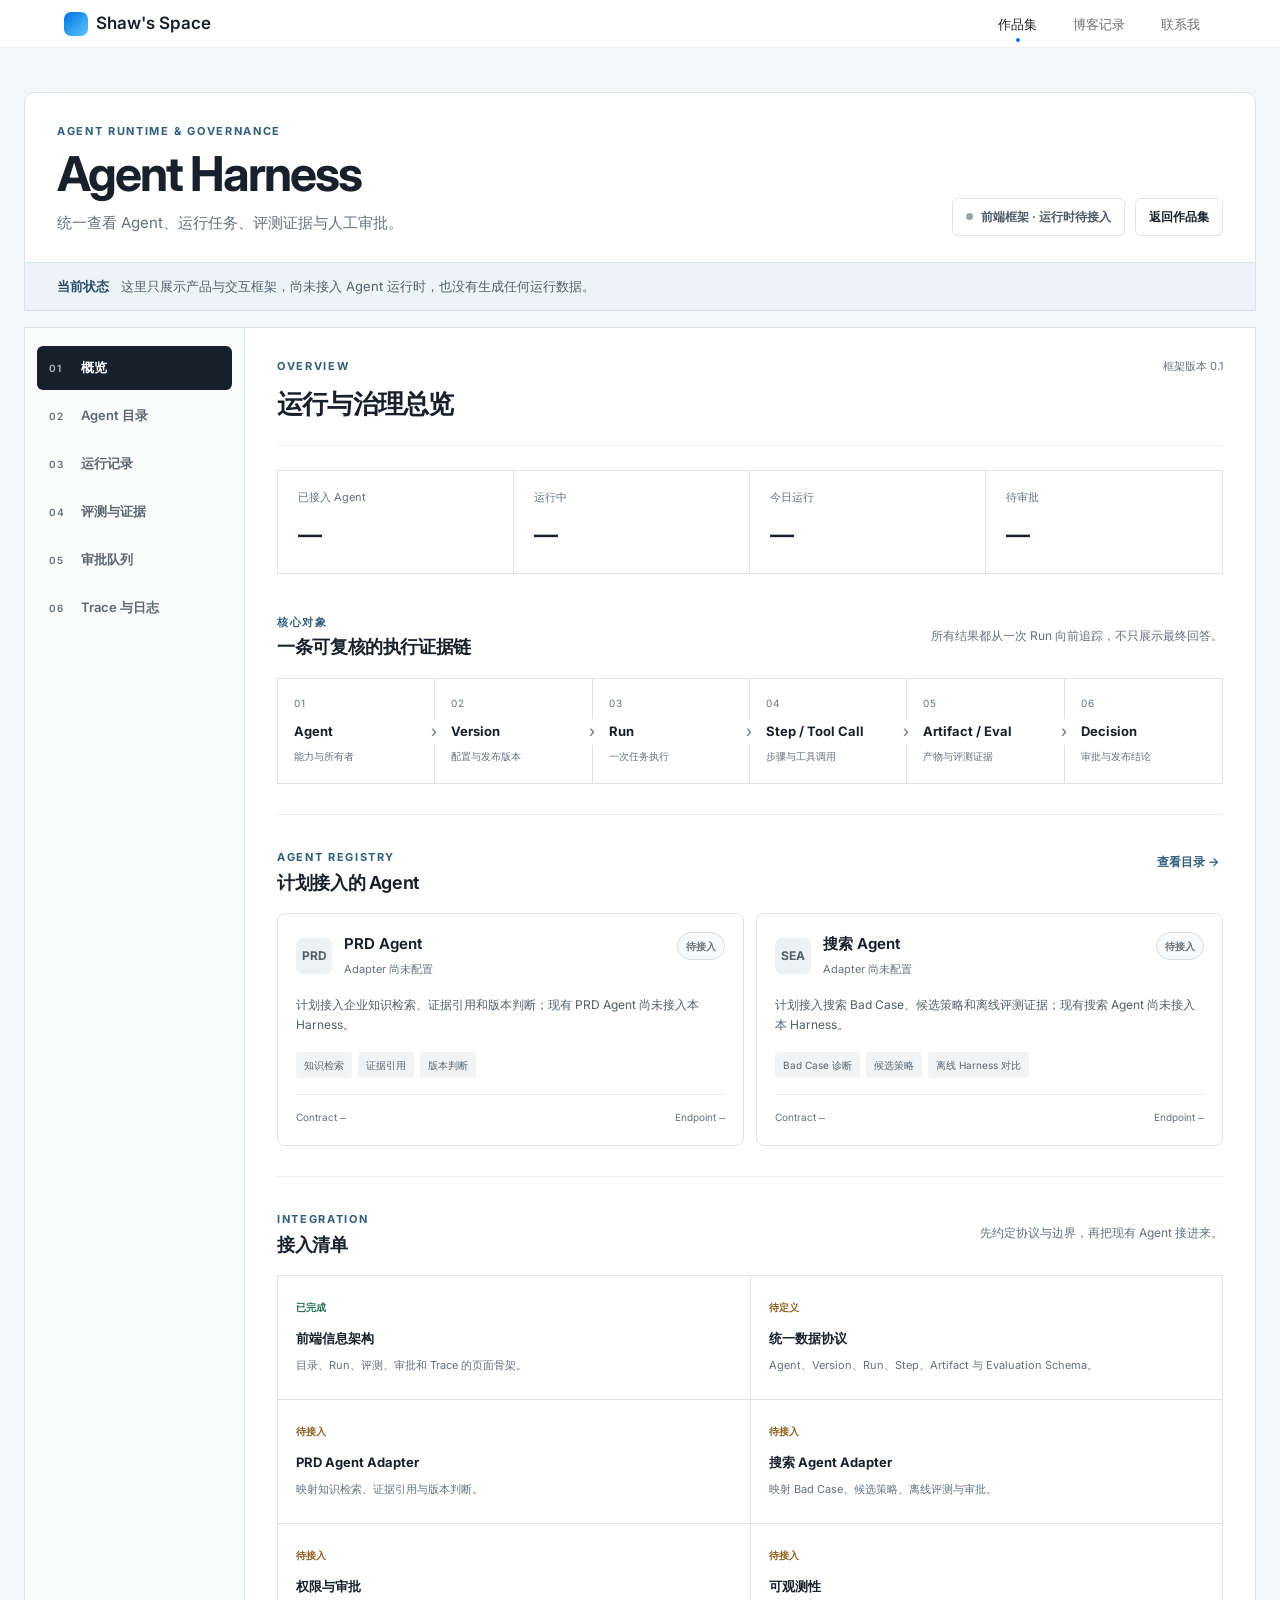
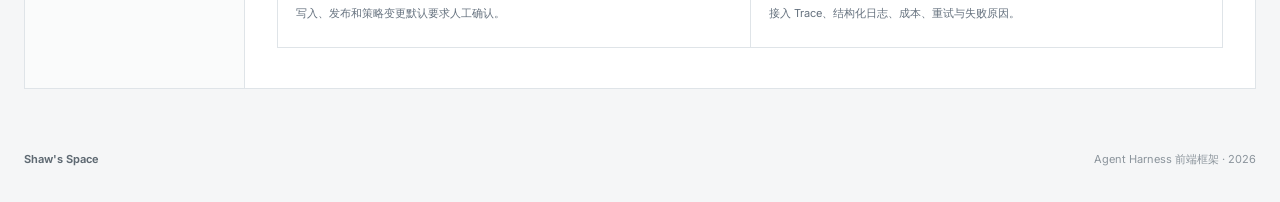
==== commit 8fbdec21: "Refine project list and fix document encoding" ====
--- a/agent-harness.html
+++ b/agent-harness.html
@@ -22,7 +22,6 @@
             </a>
             <ul class="nav-links">
                 <li><a href="index.html" class="nav-link active">作品集</a></li>
-                <li><a href="ai-growth.html" class="nav-link">AI 学习记录</a></li>
                 <li><a href="blog.html" class="nav-link">博客记录</a></li>
                 <li><a href="contact.html" class="nav-link">联系我</a></li>
             </ul>
--- a/css/styles.css
+++ b/css/styles.css
@@ -3392,9 +3392,34 @@
 
 .work-card-top {
     display: flex;
-    align-items: center;
+    align-items: flex-start;
     justify-content: space-between;
+    gap: 10px;
     font-size: 12px;
+}
+
+.work-card-labels {
+    display: flex;
+    align-items: center;
+    flex-wrap: wrap;
+    gap: 6px;
+    min-width: 0;
+}
+
+.project-type-tag {
+    display: inline-flex;
+    align-items: center;
+    min-height: 22px;
+    padding: 3px 8px;
+    border: 1px solid rgba(17, 17, 17, 0.12);
+    border-radius: 6px;
+    background: #F5F2ED;
+    color: #4F4A44;
+    font-size: 11px;
+    font-weight: 700;
+    line-height: 1;
+    letter-spacing: 0.04em;
+    white-space: nowrap;
 }
 
 .status-tag {
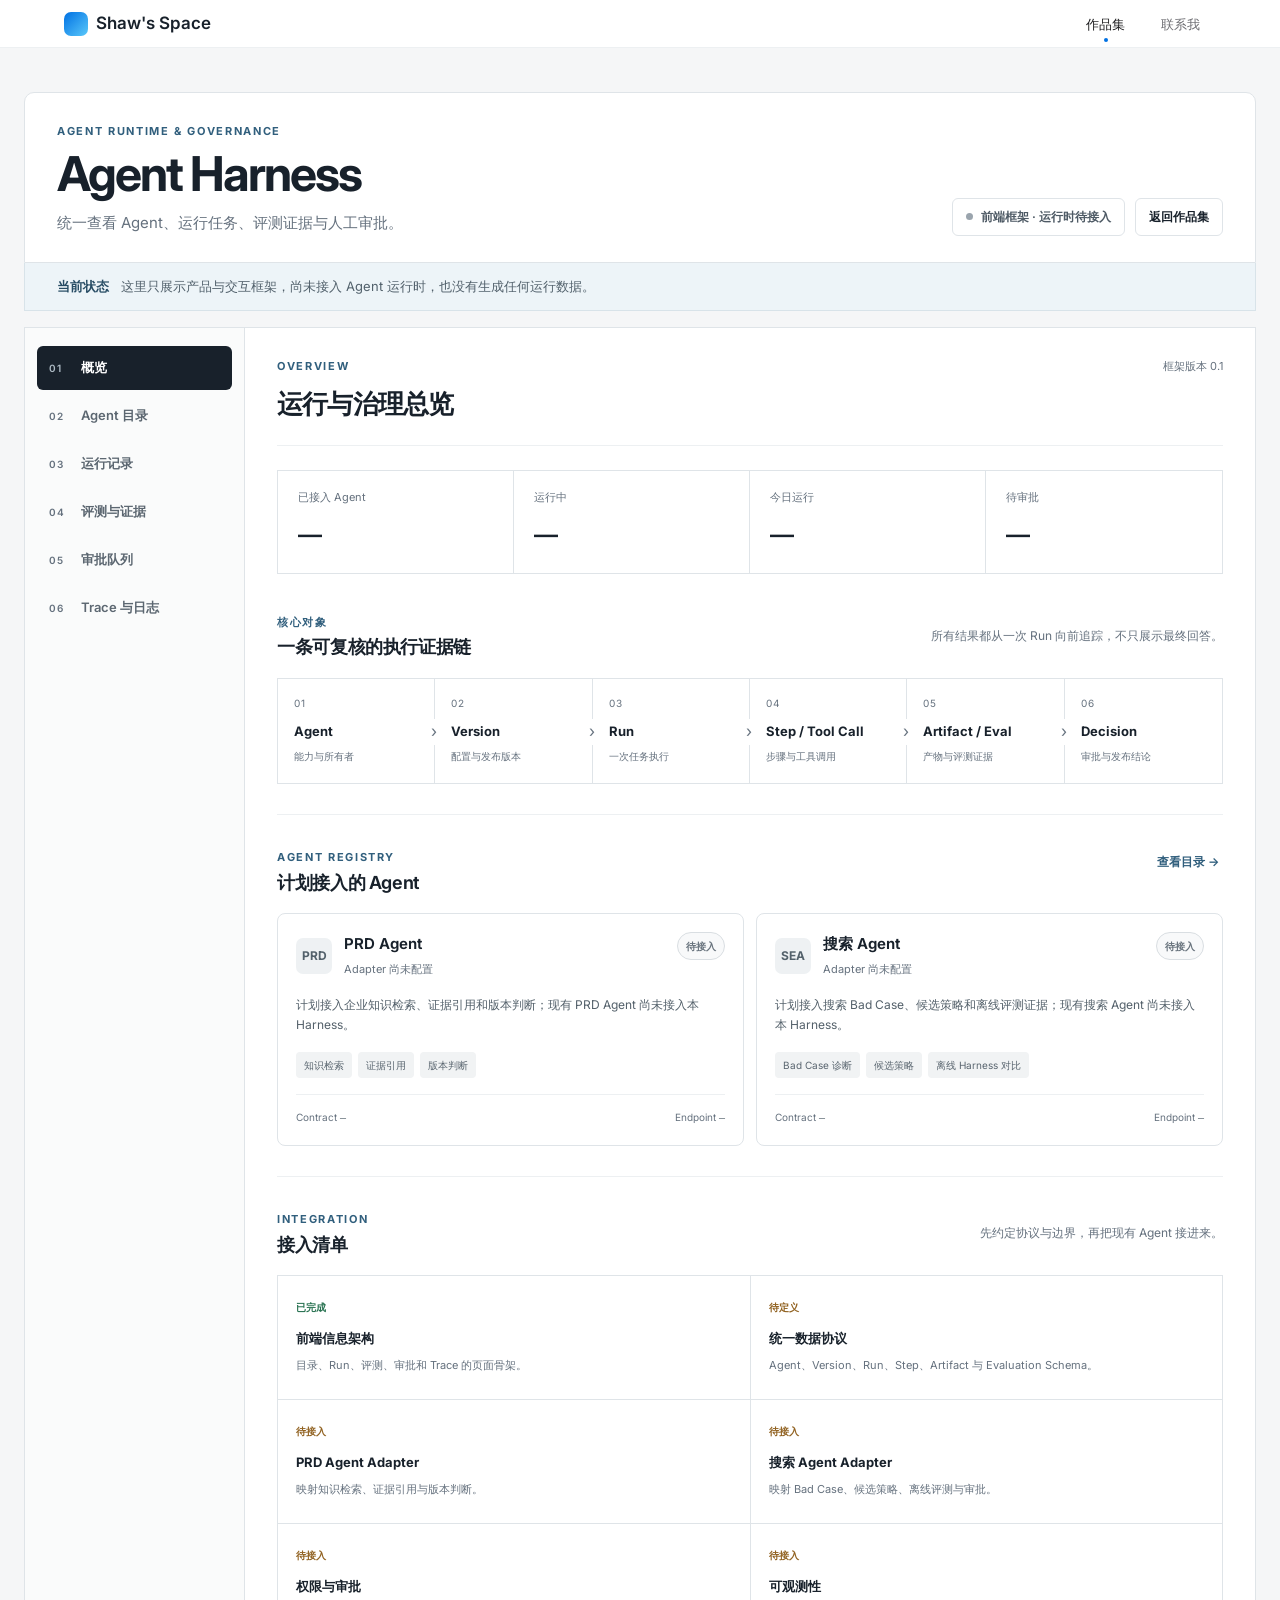
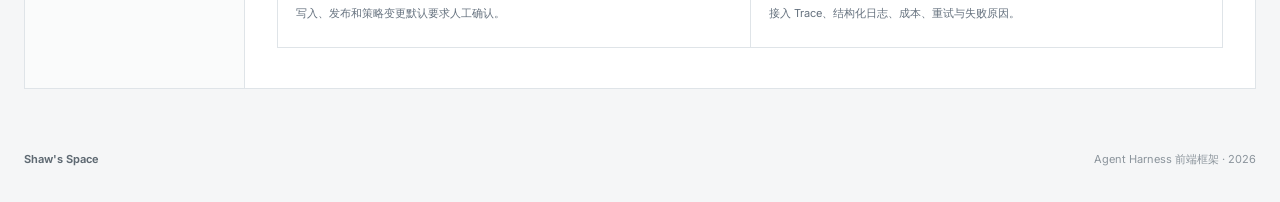
==== commit b185b52a: "Remove blog from site navigation" ====
--- a/agent-harness.html
+++ b/agent-harness.html
@@ -22,7 +22,6 @@
             </a>
             <ul class="nav-links">
                 <li><a href="index.html" class="nav-link active">作品集</a></li>
-                <li><a href="blog.html" class="nav-link">博客记录</a></li>
                 <li><a href="contact.html" class="nav-link">联系我</a></li>
             </ul>
             <button class="nav-toggle" type="button" aria-label="打开菜单" aria-expanded="false">
--- a/css/styles.css
+++ b/css/styles.css
@@ -2329,11 +2329,23 @@
         0 8px 24px rgba(0, 0, 0, 0.12),
         0 2px 6px rgba(0, 0, 0, 0.06);
     padding: 2px;
+    overflow: hidden;
 }
 
 .app-modal-icon > svg {
     width: 100%;
     height: 100%;
+}
+
+.app-modal-icon.has-image {
+    padding: 0;
+}
+
+.app-modal-icon > img {
+    width: 100%;
+    height: 100%;
+    display: block;
+    object-fit: cover;
 }
 
 .app-modal-header-info {
@@ -2508,6 +2520,10 @@
     overflow: hidden;
 }
 
+.app-modal-screenshots[hidden] {
+    display: none;
+}
+
 .screenshots-scroll {
     display: flex;
     gap: 16px;
@@ -2531,22 +2547,55 @@
     border-radius: 4px;
 }
 
+.screenshot-item {
+    width: 220px;
+    flex: 0 0 220px;
+    margin: 0;
+    scroll-snap-align: start;
+}
+
+.screenshot-zoom {
+    display: block;
+    width: 100%;
+    padding: 0;
+    border: 0;
+    border-radius: var(--radius-lg);
+    background: transparent;
+    color: inherit;
+    cursor: zoom-in;
+}
+
+.screenshot-zoom:focus-visible {
+    outline: 3px solid #0a84ff;
+    outline-offset: 3px;
+}
+
 .screenshots-scroll img {
-    width: 220px;
+    display: block;
+    width: 100%;
     height: 294px;
     object-fit: cover;
     border-radius: var(--radius-lg);
-    flex-shrink: 0;
-    scroll-snap-align: start;
     box-shadow: var(--shadow-md);
     border: 1px solid var(--color-border-light);
 }
 
+.screenshots-scroll.is-landscape .screenshot-item {
+    width: 420px;
+    flex-basis: 420px;
+}
+
 .screenshots-scroll.is-landscape img {
-    width: 420px;
     height: 250px;
     object-fit: contain;
     background: #f5f5f3;
+}
+
+.screenshot-item figcaption {
+    margin-top: 10px;
+    color: var(--color-text-secondary);
+    font-size: 12px;
+    line-height: 1.55;
 }
 
 .app-modal-body {
@@ -2571,6 +2620,77 @@
     line-height: 1.75;
 }
 
+.model-specs {
+    margin-top: 28px;
+    padding-top: 4px;
+}
+
+.model-specs[hidden] {
+    display: none;
+}
+
+.model-specs-note {
+    margin: 0 0 16px;
+    padding: 12px 14px;
+    border-left: 3px solid #315a48;
+    background: #f5f7f5;
+    color: #526158;
+    font-size: 13px !important;
+    line-height: 1.65 !important;
+}
+
+.model-spec-groups {
+    display: grid;
+    grid-template-columns: repeat(2, minmax(0, 1fr));
+    gap: 14px;
+}
+
+.model-spec-group {
+    min-width: 0;
+    border: 1px solid var(--color-border-light);
+    background: #ffffff;
+}
+
+.model-spec-group h4 {
+    margin: 0;
+    padding: 13px 14px;
+    border-bottom: 1px solid var(--color-border-light);
+    color: #1f3b30;
+    background: #f8f8f5;
+    font-size: 14px;
+    font-weight: 700;
+}
+
+.model-spec-group dl {
+    margin: 0;
+}
+
+.model-spec-row {
+    display: grid;
+    grid-template-columns: minmax(104px, 0.8fr) minmax(0, 1.4fr);
+    gap: 12px;
+    padding: 10px 14px;
+    border-bottom: 1px solid #eceeea;
+    font-size: 12px;
+    line-height: 1.55;
+}
+
+.model-spec-row:last-child {
+    border-bottom: 0;
+}
+
+.model-spec-row dt {
+    color: #657168;
+    font-weight: 600;
+}
+
+.model-spec-row dd {
+    min-width: 0;
+    margin: 0;
+    color: #202522;
+    overflow-wrap: anywhere;
+}
+
 .app-feature-details {
     display: grid;
     grid-template-columns: repeat(2, minmax(0, 1fr));
@@ -2600,6 +2720,513 @@
     margin: 0;
     font-size: 13px;
     line-height: 1.65;
+}
+
+/* PRD Agent：公开、脱敏的系统架构可视化。 */
+.app-modal.has-architecture .app-modal-content {
+    max-width: 1080px;
+}
+
+.prd-architecture {
+    --prd-arch: #0f766e;
+    --prd-arch-dark: #123d39;
+    --prd-arch-soft: #edf9f7;
+    margin: 30px 32px 0;
+    padding: 28px;
+    border: 1px solid #dfe7e4;
+    border-radius: 22px;
+    background: #f8faf9;
+}
+
+.prd-architecture[hidden],
+.prd-architecture-panel[hidden] {
+    display: none;
+}
+
+.prd-architecture-heading {
+    display: flex;
+    align-items: flex-start;
+    justify-content: space-between;
+    gap: 28px;
+}
+
+.prd-architecture-heading > div {
+    max-width: 720px;
+}
+
+.prd-architecture .prd-architecture-kicker {
+    margin: 0 0 8px;
+    color: var(--prd-arch);
+    font-size: 11px;
+    font-weight: 800;
+    line-height: 1.4;
+    letter-spacing: 0.12em;
+}
+
+.prd-architecture .prd-architecture-heading h3 {
+    margin: 0 0 8px;
+    color: #16312e;
+    font-size: clamp(22px, 3vw, 32px);
+    line-height: 1.2;
+    letter-spacing: -0.03em;
+}
+
+.prd-architecture .prd-architecture-heading p:last-child {
+    margin: 0;
+    color: #5f6d68;
+    font-size: 14px;
+    line-height: 1.7;
+}
+
+.prd-architecture-state {
+    display: inline-flex;
+    flex: none;
+    align-items: center;
+    min-height: 36px;
+    padding: 7px 12px;
+    border: 1px solid #a9d8d1;
+    border-radius: 999px;
+    background: var(--prd-arch-soft);
+    color: #075e57;
+    font-size: 12px;
+    font-weight: 800;
+    white-space: nowrap;
+}
+
+.prd-architecture-tabs {
+    display: inline-grid;
+    grid-auto-flow: column;
+    gap: 4px;
+    margin: 24px 0 18px;
+    padding: 4px;
+    border-radius: 999px;
+    background: #e8eeeb;
+}
+
+.prd-architecture-tabs button {
+    min-height: 44px;
+    padding: 0 18px;
+    border: 0;
+    border-radius: 999px;
+    background: transparent;
+    color: #59645f;
+    font-family: inherit;
+    font-size: 13px;
+    font-weight: 700;
+    cursor: pointer;
+}
+
+.prd-architecture-tabs button[aria-selected="true"] {
+    background: var(--prd-arch-dark);
+    color: #ffffff;
+    box-shadow: 0 4px 12px rgba(18, 61, 57, 0.18);
+}
+
+.prd-architecture-tabs button:focus-visible,
+.prd-architecture-node:focus-visible,
+.prd-observer-lane summary:focus-visible {
+    outline: 3px solid rgba(15, 118, 110, 0.35);
+    outline-offset: 3px;
+}
+
+.prd-architecture-intro {
+    max-width: 760px;
+    margin: 0 0 16px;
+    color: #68736f;
+    font-size: 13px !important;
+    line-height: 1.65 !important;
+}
+
+.prd-architecture-flow {
+    display: grid;
+    grid-template-columns: repeat(4, minmax(0, 1fr));
+    gap: 12px;
+    margin: 0;
+    padding: 0;
+    list-style: none;
+}
+
+.prd-architecture-flow > li {
+    position: relative;
+    min-width: 0;
+}
+
+.prd-architecture-flow > li:not(:nth-child(4n)):not(:last-child)::after {
+    content: '→';
+    position: absolute;
+    z-index: 2;
+    top: 50%;
+    right: -10px;
+    color: #72aaa3;
+    font-size: 15px;
+    transform: translateY(-50%);
+    pointer-events: none;
+}
+
+.prd-architecture-node {
+    width: 100%;
+    min-height: 148px;
+    padding: 14px;
+    border: 1px solid #d8e3df;
+    border-radius: 16px;
+    background: #ffffff;
+    color: #1d2926;
+    font-family: inherit;
+    text-align: left;
+    cursor: pointer;
+    transition: border-color 160ms ease, background-color 160ms ease, box-shadow 160ms ease, transform 160ms ease;
+}
+
+.prd-architecture-node-number,
+.prd-architecture-node-status {
+    display: inline-flex;
+    align-items: center;
+    min-height: 24px;
+    font-size: 10px;
+    font-weight: 800;
+    line-height: 1;
+}
+
+.prd-architecture-node-number {
+    color: var(--prd-arch);
+    letter-spacing: 0.08em;
+}
+
+.prd-architecture-node-status {
+    float: right;
+    padding: 4px 7px;
+    border-radius: 999px;
+    background: #eef3f1;
+    color: #5b6762;
+}
+
+.prd-architecture-node strong {
+    display: block;
+    margin: 22px 0 7px;
+    font-size: 14px;
+    line-height: 1.35;
+}
+
+.prd-architecture-node small {
+    display: block;
+    color: #707c77;
+    font-size: 12px;
+    line-height: 1.45;
+}
+
+.prd-architecture-node:hover,
+.prd-architecture-node[aria-pressed="true"] {
+    border-color: #60b5aa;
+    background: var(--prd-arch-soft);
+    box-shadow: 0 10px 28px rgba(15, 118, 110, 0.08);
+    transform: translateY(-2px);
+}
+
+.prd-step-inspector {
+    margin-top: 14px;
+    padding: 20px;
+    border-radius: 16px;
+    background: var(--prd-arch-dark);
+    color: #f4fbfa;
+}
+
+.prd-step-inspector .prd-step-inspector-kicker {
+    margin: 0 0 6px;
+    color: #90cfc6;
+    font-size: 10px;
+    font-weight: 800;
+    line-height: 1.2;
+    letter-spacing: 0.12em;
+}
+
+.prd-step-inspector h4 {
+    margin: 0;
+    color: #ffffff;
+    font-size: 17px;
+}
+
+.prd-step-inspector dl {
+    display: grid;
+    grid-template-columns: repeat(4, minmax(0, 1fr));
+    gap: 16px;
+    margin: 16px 0 0;
+}
+
+.prd-step-inspector dt {
+    color: #91d3ca;
+    font-size: 11px;
+    font-weight: 800;
+}
+
+.prd-step-inspector dd {
+    margin: 5px 0 0;
+    color: #e9f4f2;
+    font-size: 12px;
+    line-height: 1.6;
+}
+
+.prd-quality-message {
+    margin: 14px 0 0 !important;
+    padding: 13px 16px;
+    border: 1px solid #b6ddd7;
+    border-radius: 12px;
+    background: var(--prd-arch-soft);
+    color: #075e57 !important;
+    font-size: 13px !important;
+    font-weight: 800;
+    text-align: center;
+}
+
+.prd-architecture-panel.is-quality .prd-architecture-flow {
+    grid-template-columns: repeat(3, minmax(0, 1fr));
+}
+
+.prd-architecture-panel.is-quality .prd-architecture-flow > li:not(:nth-child(3n)):not(:last-child)::after {
+    content: '→';
+}
+
+.prd-architecture-panel.is-quality .prd-architecture-flow > li:nth-child(3n)::after {
+    display: none;
+}
+
+.prd-observer-lanes {
+    margin-top: 16px;
+    padding: 16px;
+    border: 1px dashed #d4ae63;
+    border-radius: 16px;
+    background: #fffaf0;
+}
+
+.prd-observer-heading {
+    display: flex;
+    align-items: baseline;
+    justify-content: space-between;
+    gap: 18px;
+    margin-bottom: 10px;
+}
+
+.prd-observer-heading h4 {
+    margin: 0;
+    color: #704a08;
+    font-size: 14px;
+}
+
+.prd-observer-heading p {
+    margin: 0;
+    color: #806a43;
+    font-size: 12px;
+    line-height: 1.5;
+}
+
+.prd-observer-lane {
+    border-top: 1px solid rgba(138, 91, 11, 0.16);
+}
+
+.prd-observer-lane summary {
+    min-height: 52px;
+    display: flex;
+    align-items: center;
+    justify-content: space-between;
+    gap: 16px;
+    padding: 10px 2px;
+    color: #654407;
+    cursor: pointer;
+}
+
+.prd-observer-lane summary strong {
+    font-size: 13px;
+}
+
+.prd-observer-lane summary span {
+    font-size: 11px;
+    font-weight: 700;
+    text-align: right;
+}
+
+.prd-observer-origin,
+.prd-observer-note {
+    margin: 0 0 10px !important;
+    color: #776444 !important;
+    font-size: 12px !important;
+    line-height: 1.6 !important;
+}
+
+.prd-observer-lane ol {
+    display: grid;
+    grid-template-columns: repeat(3, minmax(0, 1fr));
+    gap: 8px;
+    margin: 0 0 10px;
+    padding: 0;
+    list-style: none;
+}
+
+.prd-observer-lane li {
+    padding: 10px;
+    border-radius: 10px;
+    background: #fff0cf;
+    color: #6c4a0d;
+    font-size: 12px;
+    line-height: 1.5;
+    text-align: center;
+}
+
+.prd-architecture-foundations {
+    display: grid;
+    grid-template-columns: repeat(2, minmax(0, 1fr));
+    gap: 14px;
+    margin-top: 16px;
+}
+
+.prd-architecture-foundations > section {
+    padding: 14px;
+    border: 1px solid #e0e6e3;
+    border-radius: 14px;
+    background: #ffffff;
+}
+
+.prd-architecture-foundations h4 {
+    margin: 0 0 10px;
+    color: #34413c;
+    font-size: 12px;
+}
+
+.prd-architecture-chips {
+    display: flex;
+    flex-wrap: wrap;
+    gap: 7px;
+    margin: 0;
+    padding: 0;
+    list-style: none;
+}
+
+.prd-architecture-chips li {
+    padding: 6px 9px;
+    border: 1px solid #dfe5e2;
+    border-radius: 999px;
+    background: #f6f8f7;
+    color: #5d6864;
+    font-size: 11px;
+    font-weight: 650;
+}
+
+.prd-architecture .prd-architecture-boundary {
+    margin: 18px 0 0;
+    padding-top: 16px;
+    border-top: 1px solid #dfe5e2;
+    color: #68736f;
+    font-size: 12px;
+    line-height: 1.65;
+}
+
+@media (max-width: 900px) {
+    .prd-architecture-flow,
+    .prd-architecture-panel.is-quality .prd-architecture-flow {
+        grid-template-columns: repeat(2, minmax(0, 1fr));
+    }
+
+    .prd-architecture-flow > li::after,
+    .prd-architecture-panel.is-quality .prd-architecture-flow > li::after {
+        display: none;
+    }
+
+    .prd-step-inspector dl {
+        grid-template-columns: repeat(2, minmax(0, 1fr));
+    }
+}
+
+@media (max-width: 640px) {
+    .prd-architecture {
+        margin: 24px 20px 0;
+        padding: 18px 16px;
+        border-radius: 18px;
+    }
+
+    .prd-architecture-heading {
+        display: block;
+    }
+
+    .prd-architecture-state {
+        margin-top: 12px;
+    }
+
+    .prd-architecture-tabs {
+        display: grid;
+        grid-template-columns: repeat(2, minmax(0, 1fr));
+        width: 100%;
+    }
+
+    .prd-architecture-tabs button {
+        padding: 0 10px;
+    }
+
+    .prd-architecture-flow,
+    .prd-architecture-panel.is-quality .prd-architecture-flow {
+        position: relative;
+        grid-template-columns: minmax(0, 1fr);
+        gap: 10px;
+        padding-left: 24px;
+    }
+
+    .prd-architecture-flow::before {
+        content: '';
+        position: absolute;
+        top: 18px;
+        bottom: 18px;
+        left: 7px;
+        width: 2px;
+        background: #b8d8d3;
+    }
+
+    .prd-architecture-flow > li::before {
+        content: '';
+        position: absolute;
+        z-index: 1;
+        top: 24px;
+        left: -21px;
+        width: 10px;
+        height: 10px;
+        border: 2px solid #ffffff;
+        border-radius: 50%;
+        background: var(--prd-arch);
+        box-shadow: 0 0 0 1px #83c5bb;
+    }
+
+    .prd-architecture-node {
+        min-height: 0;
+        padding: 14px;
+    }
+
+    .prd-architecture-node strong {
+        margin: 9px 0 4px;
+    }
+
+    .prd-step-inspector dl,
+    .prd-observer-lane ol,
+    .prd-architecture-foundations {
+        grid-template-columns: minmax(0, 1fr);
+    }
+
+    .prd-observer-heading,
+    .prd-observer-lane summary {
+        align-items: flex-start;
+        flex-direction: column;
+        gap: 4px;
+    }
+
+    .prd-observer-lane summary span {
+        text-align: left;
+    }
+}
+
+@media (prefers-reduced-motion: reduce) {
+    .prd-architecture-node {
+        transition: none;
+    }
+
+    .prd-architecture-node:hover,
+    .prd-architecture-node[aria-pressed="true"] {
+        transform: none;
+    }
 }
 
 .feature-list {
@@ -2975,6 +3602,10 @@
 }
 
 @media (max-width: 768px) {
+    .prd-architecture {
+        margin-inline: 20px;
+    }
+
     .apps-section {
         padding: 60px 0;
     }
@@ -3046,13 +3677,21 @@
         padding-right: 20px;
     }
 
+    .screenshot-item {
+        width: 180px;
+        flex-basis: 180px;
+    }
+
     .screenshots-scroll img {
-        width: 180px;
         height: 240px;
     }
 
+    .screenshots-scroll.is-landscape .screenshot-item {
+        width: min(82vw, 340px);
+        flex-basis: min(82vw, 340px);
+    }
+
     .screenshots-scroll.is-landscape img {
-        width: min(82vw, 340px);
         height: 210px;
     }
 
@@ -3062,6 +3701,15 @@
 
     .app-feature-details {
         grid-template-columns: 1fr;
+    }
+
+    .model-spec-groups {
+        grid-template-columns: 1fr;
+    }
+
+    .model-spec-row {
+        grid-template-columns: 1fr;
+        gap: 3px;
     }
 
     .chat-widget {
@@ -3481,6 +4129,66 @@
     -webkit-box-orient: vertical;
     overflow: hidden;
     min-height: calc(13.5px * 1.65 * 2);
+}
+
+.work-card.has-flow {
+    gap: 10px;
+}
+
+.work-card.has-flow .work-desc {
+    -webkit-line-clamp: 1;
+    min-height: calc(13.5px * 1.65);
+}
+
+.work-card-flow {
+    display: grid;
+    grid-template-columns: repeat(4, minmax(0, 1fr));
+    gap: 7px;
+    margin: 1px 0 0;
+    padding: 0;
+    list-style: none;
+}
+
+.work-card-flow li {
+    position: relative;
+    min-width: 0;
+    padding: 8px 3px;
+    border: 1px solid #cfe3df;
+    border-radius: 8px;
+    background: #f1faf8;
+    color: #0b625b;
+    font-size: 10px;
+    font-weight: 700;
+    line-height: 1;
+    text-align: center;
+    white-space: nowrap;
+}
+
+.work-card-flow li:not(:last-child)::after {
+    content: '›';
+    position: absolute;
+    z-index: 1;
+    top: 50%;
+    right: -7px;
+    width: 7px;
+    color: #6faea6;
+    transform: translateY(-52%);
+}
+
+.work-card-flow-compact {
+    grid-template-columns: repeat(6, minmax(0, 1fr));
+    gap: 4px;
+}
+
+.work-card-flow-compact li {
+    padding: 8px 1px;
+    font-size: 9px;
+    letter-spacing: -0.02em;
+}
+
+.work-card-flow-compact li:not(:last-child)::after {
+    right: -4px;
+    width: 4px;
 }
 
 .work-card-bottom {
@@ -3636,10 +4344,6 @@
 
 
 /* Full-size project screenshot viewer */
-.screenshots-scroll img {
-    cursor: zoom-in;
-}
-
 .image-lightbox {
     position: fixed;
     inset: 0;
@@ -4466,22 +5170,43 @@
 /* Shared project resources and standalone blog page. */
 .project-docs {
     display: grid;
-    gap: 32px;
-    margin-top: 40px;
+    grid-template-columns: repeat(3, minmax(0, 1fr));
+    align-items: start;
+    gap: 14px;
+    margin-top: 28px;
 }
 
 .project-docs section {
-    padding-top: 24px;
+    min-width: 0;
+    padding-top: 12px;
     border-top: 1px solid #ddd;
+}
+
+.project-docs section > h3 {
+    margin: 0 0 8px;
+    color: #625e57;
+    font-size: 12px;
+    font-weight: 700;
+    letter-spacing: 0.02em;
 }
 
 .doc-grid {
     display: grid;
-    grid-template-columns: 1fr 1fr;
-    gap: 12px;
-}
-
-.doc-card,
+    grid-template-columns: minmax(0, 1fr);
+    gap: 8px;
+}
+
+#modalCodeResources {
+    grid-template-columns: repeat(2, minmax(0, 1fr));
+}
+
+.doc-card {
+    padding: 10px 12px;
+    border: 1px solid #ddd;
+    border-radius: 10px;
+    min-width: 0;
+}
+
 .record-list li {
     padding: 16px;
     border: 1px solid #ddd;
@@ -4510,13 +5235,61 @@
 
 .doc-card-link strong {
     color: #1d1d1f;
-}
-
-.doc-card p,
+    font-size: 13px;
+    line-height: 1.35;
+}
+
+.doc-card p {
+    margin: 4px 0 0;
+    color: #666;
+    line-height: 1.5;
+}
+
 .record-list p {
     margin: 7px 0 0;
     color: #666;
     line-height: 1.7;
+}
+
+.project-docs .doc-card p {
+    display: -webkit-box;
+    overflow: hidden;
+    font-size: 12px;
+    overflow-wrap: anywhere;
+    -webkit-box-orient: vertical;
+    -webkit-line-clamp: 2;
+}
+
+@media (max-width: 900px) {
+    .project-docs {
+        grid-template-columns: minmax(0, 1fr);
+        gap: 14px;
+    }
+
+    .project-docs section {
+        display: grid;
+        grid-template-columns: minmax(110px, 150px) minmax(0, 1fr);
+        gap: 12px;
+    }
+
+    .project-docs section > h3 {
+        margin: 3px 0 0;
+    }
+}
+
+@media (max-width: 640px) {
+    .project-docs section {
+        grid-template-columns: minmax(0, 1fr);
+        gap: 8px;
+    }
+
+    .project-docs section > h3 {
+        margin: 0;
+    }
+
+    #modalCodeResources {
+        grid-template-columns: minmax(0, 1fr);
+    }
 }
 
 .record-list {
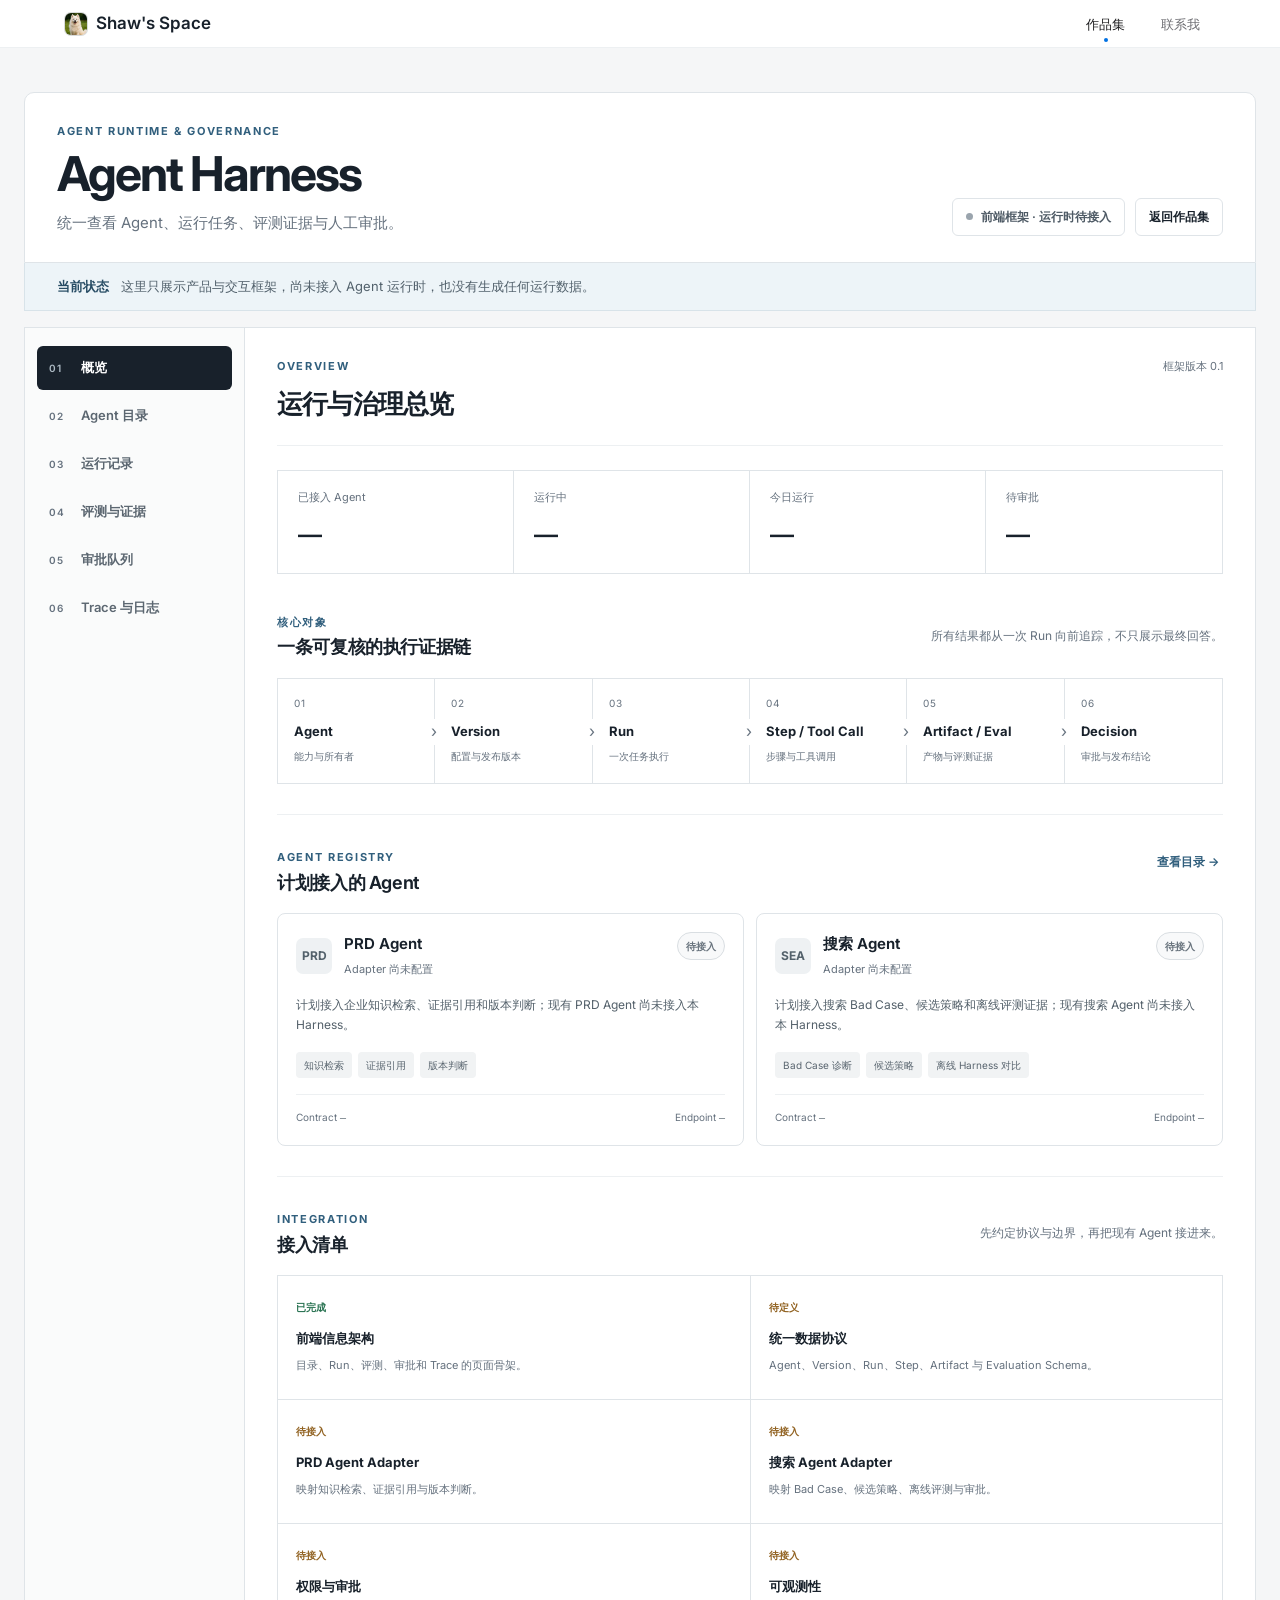
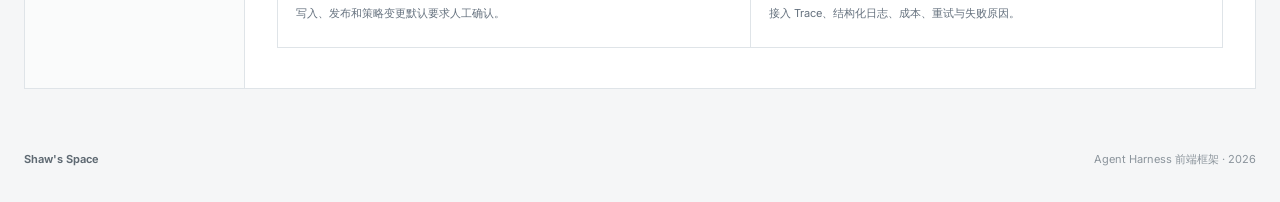
==== commit 16cb7c9d: "Remove Harness card and refresh site logo" ====
--- a/agent-harness.html
+++ b/agent-harness.html
@@ -8,7 +8,7 @@
     <link rel="preconnect" href="https://fonts.googleapis.com">
     <link rel="preconnect" href="https://fonts.gstatic.com" crossorigin>
     <link href="https://fonts.googleapis.com/css2?family=Inter:wght@400;500;600;700&amp;display=swap" rel="stylesheet">
-    <link rel="stylesheet" href="css/styles.css?v=20260829-harness-shell-v1">
+    <link rel="stylesheet" href="css/styles.css?v=20260905-samoyed-logo-v1">
     <link rel="stylesheet" href="css/agent-harness.css?v=20260829-harness-shell-v1">
 </head>
 <body class="agent-harness-page">
@@ -17,7 +17,7 @@
     <nav class="navbar">
         <div class="nav-container">
             <a href="index.html" class="nav-logo">
-                <span class="logo-mark"></span>
+                <img class="logo-mark" src="assets/shaw-samoyed-logo.png" alt="" width="24" height="24">
                 <span class="logo-text">Shaw's Space</span>
             </a>
             <ul class="nav-links">
--- a/css/styles.css
+++ b/css/styles.css
@@ -856,10 +856,15 @@
 }
 
 .logo-mark {
+    display: block;
+    flex: 0 0 24px;
     width: 24px;
     height: 24px;
     border-radius: 7px;
-    background: linear-gradient(135deg, var(--color-accent) 0%, #5ac8fa 100%);
+    border: 1px solid rgba(20, 30, 40, 0.12);
+    background: #f4f6f4;
+    object-fit: cover;
+    object-position: 50% 30%;
 }
 
 .nav-links {
